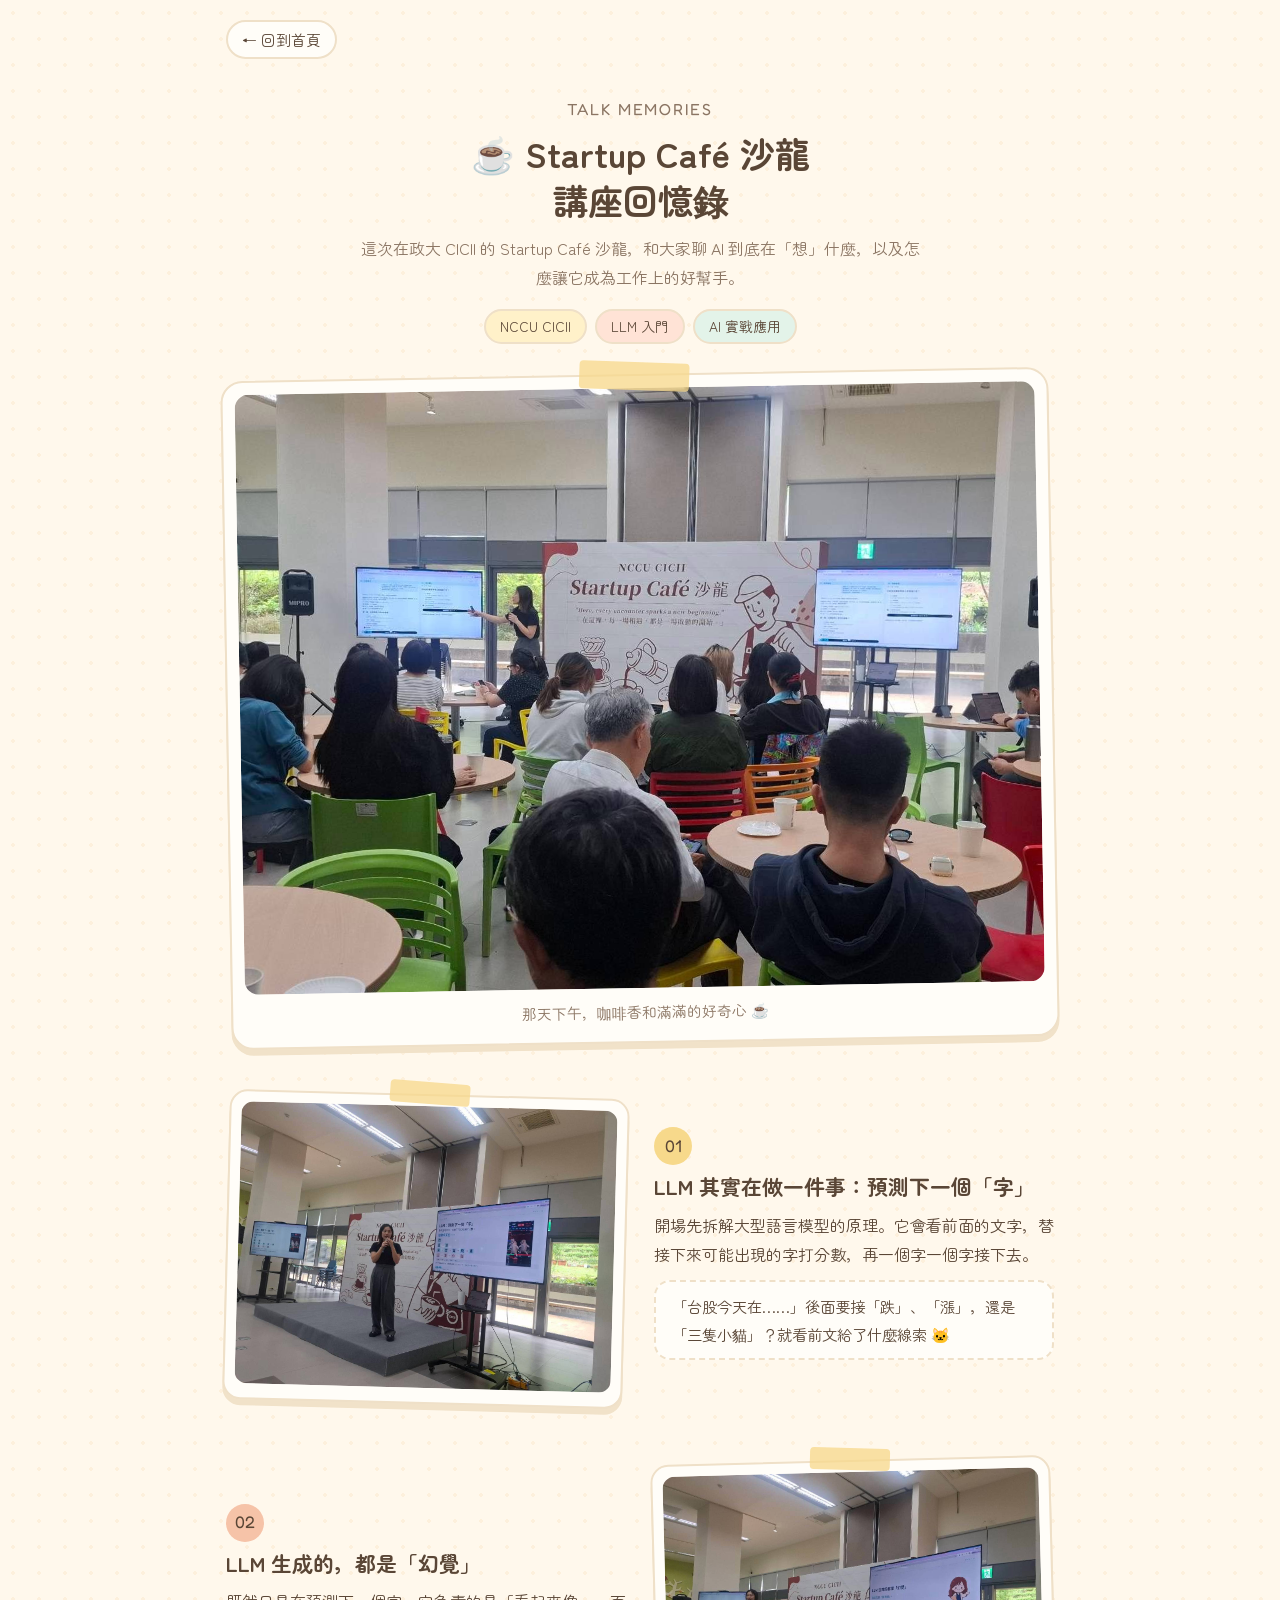
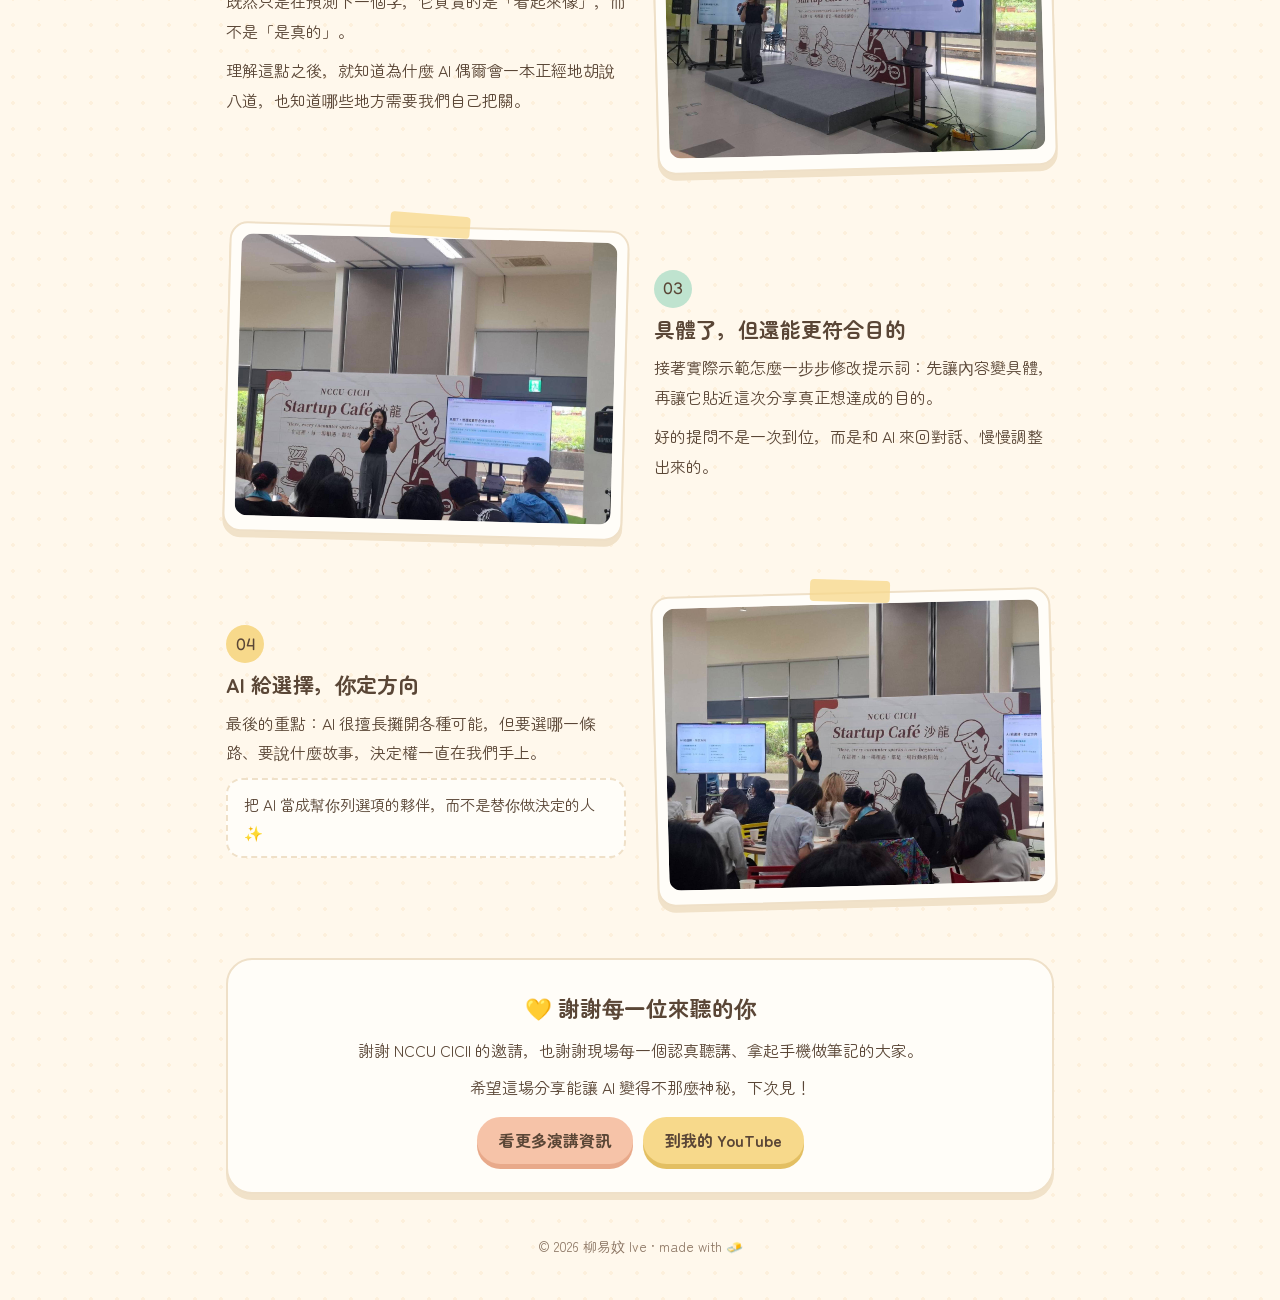
==== talk.html @ 868bbfbf "新增 Startup Café 沙龍講座回憶錄頁面 Co-Authored-By: Claude Opus 5.5 <noreply@anthropic.com> Claude-Session: ht" ====
<!doctype html>
<html lang="zh-Hant">
<head>
<meta charset="utf-8">
<meta name="viewport" content="width=device-width, initial-scale=1">
<title>Startup Café 講座回憶錄｜柳易妏 Ive</title>
<meta name="description" content="在政大 CICII Startup Café 沙龍分享 AI 與 LLM 的講座回憶。">
<link rel="preconnect" href="https://fonts.googleapis.com">
<link rel="preconnect" href="https://fonts.gstatic.com" crossorigin>
<link href="https://fonts.googleapis.com/css2?family=Zen+Maru+Gothic:wght@400;500;700&family=Fredoka:wght@500;600&display=swap" rel="stylesheet">
<style>
  :root{
    --cream:#fff8ec;--cream-2:#fdf0dc;--card:#fffdf8;--ink:#5a4636;--ink-soft:#8b7563;
    --butter:#f7d98b;--peach:#f6c3a8;--pink:#f4b6c2;--mint:#bfe3cf;--line:#efe0c8;
    --shadow:0 6px 0 #f1e2c9;
  }
  *{box-sizing:border-box}
  body{
    margin:0;background:var(--cream);color:var(--ink);
    font-family:"Zen Maru Gothic","PingFang TC","Noto Sans TC",sans-serif;line-height:1.85;
    background-image:radial-gradient(var(--cream-2) 2px,transparent 2px);background-size:26px 26px;
  }
  a{color:inherit}
  .wrap{max-width:860px;margin:0 auto;padding:0 16px}
  .back{display:inline-block;margin:20px 0 0;text-decoration:none;font-size:.92rem;padding:4px 14px;border-radius:999px;background:var(--card);border:2px solid var(--line)}
  .back:hover{background:var(--butter)}

  header{text-align:center;padding:36px 0 30px}
  .kicker{font-family:"Fredoka",sans-serif;letter-spacing:.12em;color:var(--ink-soft);margin:0}
  h1{font-size:2.2rem;margin:4px 0 10px;line-height:1.35}
  .sub{margin:0 auto;max-width:560px;color:var(--ink-soft)}
  .chips{display:flex;gap:8px;justify-content:center;flex-wrap:wrap;margin:16px 0 0;padding:0;list-style:none}
  .chips li{padding:3px 14px;border-radius:999px;font-size:.86rem;border:2px solid var(--line)}
  .chips li:nth-child(1){background:#fff1c9}.chips li:nth-child(2){background:#ffe3d6}.chips li:nth-child(3){background:#e3f3e9}

  .cover{
    position:relative;background:var(--card);padding:12px 12px 16px;border-radius:22px;
    border:2px solid var(--line);box-shadow:var(--shadow);transform:rotate(-1deg);margin:0 0 50px;
  }
  .cover img{width:100%;display:block;border-radius:14px;aspect-ratio:4/3;object-fit:cover}
  .cover figcaption{text-align:center;margin-top:10px;color:var(--ink-soft);font-size:.92rem}
  .tape{position:absolute;top:-14px;left:50%;width:110px;height:28px;transform:translateX(-50%) rotate(3deg);background:rgba(247,217,139,.75);border-radius:4px}

  .chapter{display:grid;grid-template-columns:1fr 1fr;gap:28px;align-items:center;margin:0 0 56px}
  .chapter:nth-of-type(even) .photo{order:2}
  .photo{
    position:relative;background:var(--card);padding:10px 10px 14px;border-radius:18px;
    border:2px solid var(--line);box-shadow:var(--shadow);margin:0;
  }
  .chapter:nth-of-type(odd) .photo{transform:rotate(1.5deg)}
  .chapter:nth-of-type(even) .photo{transform:rotate(-1.5deg)}
  .photo img{width:100%;display:block;border-radius:12px;aspect-ratio:4/3;object-fit:cover}
  .photo .tape{width:80px;height:22px}
  .num{font-family:"Fredoka",sans-serif;display:inline-grid;place-items:center;width:38px;height:38px;border-radius:50%;background:var(--butter);font-size:1.05rem;margin-bottom:6px}
  .chapter:nth-of-type(3n+2) .num{background:var(--peach)}
  .chapter:nth-of-type(3n) .num{background:var(--mint)}
  .chapter h2{margin:0 0 8px;font-size:1.3rem;line-height:1.5}
  .chapter p{margin:0 0 10px}
  .quote{margin:12px 0 0;padding:10px 16px;border-radius:16px;background:var(--card);border:2px dashed var(--line);font-size:.95rem}

  .thanks{
    text-align:center;background:var(--card);border:2px solid var(--line);border-radius:26px;
    padding:28px 22px;box-shadow:var(--shadow);margin:0 0 30px;
  }
  .thanks h2{margin:0 0 8px;font-size:1.35rem}
  .thanks p{margin:0 0 8px}
  .btns{display:flex;gap:10px;justify-content:center;flex-wrap:wrap;margin-top:14px}
  .btn{display:inline-block;padding:9px 22px;border-radius:999px;text-decoration:none;font-weight:700;background:var(--peach);box-shadow:0 5px 0 #e8a98a;transition:transform .15s,box-shadow .15s}
  .btn.alt{background:var(--butter);box-shadow:0 5px 0 #e3bf62}
  .btn:hover{transform:translateY(-2px)}
  footer{text-align:center;color:var(--ink-soft);font-size:.85rem;padding:10px 0 40px}

  @media (max-width:640px){
    h1{font-size:1.75rem}
    .chapter{grid-template-columns:1fr;gap:20px;margin-bottom:44px}
    .chapter:nth-of-type(even) .photo{order:0}
  }
</style>
</head>
<body>
<div class="wrap">
  <a class="back" href="index.html">← 回到首頁</a>

  <header>
    <p class="kicker">TALK MEMORIES</p>
    <h1>☕ Startup Café 沙龍<br>講座回憶錄</h1>
    <p class="sub">這次在政大 CICII 的 Startup Café 沙龍，和大家聊 AI 到底在「想」什麼，以及怎麼讓它成為工作上的好幫手。</p>
    <ul class="chips"><li>NCCU CICII</li><li>LLM 入門</li><li>AI 實戰應用</li></ul>
  </header>

  <figure class="cover">
    <span class="tape" aria-hidden="true"></span>
    <img src="images/talk/5.jpg" alt="Startup Café 沙龍現場，台下坐滿聽眾，易妏在台上指著螢幕講解">
    <figcaption>那天下午，咖啡香和滿滿的好奇心 ☕</figcaption>
  </figure>

  <section class="chapter">
    <figure class="photo">
      <span class="tape" aria-hidden="true"></span>
      <img src="images/talk/1.jpg" alt="易妏拿著麥克風，身後螢幕顯示「LLM：預測下一個字」">
    </figure>
    <div>
      <span class="num">01</span>
      <h2>LLM 其實在做一件事：預測下一個「字」</h2>
      <p>開場先拆解大型語言模型的原理。它會看前面的文字，替接下來可能出現的字打分數，再一個字一個字接下去。</p>
      <p class="quote">「台股今天在……」後面要接「跌」、「漲」，還是「三隻小貓」？就看前文給了什麼線索 🐱</p>
    </div>
  </section>

  <section class="chapter">
    <figure class="photo">
      <span class="tape" aria-hidden="true"></span>
      <img src="images/talk/2.jpg" alt="易妏站在台上微笑講解，螢幕寫著「LLM 生成的都是幻覺」">
    </figure>
    <div>
      <span class="num">02</span>
      <h2>LLM 生成的，都是「幻覺」</h2>
      <p>既然只是在預測下一個字，它負責的是「看起來像」，而不是「是真的」。</p>
      <p>理解這點之後，就知道為什麼 AI 偶爾會一本正經地胡說八道，也知道哪些地方需要我們自己把關。</p>
    </div>
  </section>

  <section class="chapter">
    <figure class="photo">
      <span class="tape" aria-hidden="true"></span>
      <img src="images/talk/3.jpg" alt="易妏站在 Startup Café 背板前比著手勢講解，螢幕顯示「具體了，但還能更符合分享目的」">
    </figure>
    <div>
      <span class="num">03</span>
      <h2>具體了，但還能更符合目的</h2>
      <p>接著實際示範怎麼一步步修改提示詞：先讓內容變具體，再讓它貼近這次分享真正想達成的目的。</p>
      <p>好的提問不是一次到位，而是和 AI 來回對話、慢慢調整出來的。</p>
    </div>
  </section>

  <section class="chapter">
    <figure class="photo">
      <span class="tape" aria-hidden="true"></span>
      <img src="images/talk/4.jpg" alt="易妏在台上和聽眾互動，螢幕顯示「AI 給選擇，你定方向」">
    </figure>
    <div>
      <span class="num">04</span>
      <h2>AI 給選擇，你定方向</h2>
      <p>最後的重點：AI 很擅長攤開各種可能，但要選哪一條路、要說什麼故事，決定權一直在我們手上。</p>
      <p class="quote">把 AI 當成幫你列選項的夥伴，而不是替你做決定的人 ✨</p>
    </div>
  </section>

  <section class="thanks">
    <h2>💛 謝謝每一位來聽的你</h2>
    <p>謝謝 NCCU CICII 的邀請，也謝謝現場每一個認真聽講、拿起手機做筆記的大家。</p>
    <p>希望這場分享能讓 AI 變得不那麼神秘，下次見！</p>
    <div class="btns">
      <a class="btn" href="https://www.facebook.com/share/p/1dYJreb9ud/" target="_blank" rel="noopener">看更多演講資訊</a>
      <a class="btn alt" href="https://www.youtube.com/@ive-diveai" target="_blank" rel="noopener">到我的 YouTube</a>
    </div>
  </section>
</div>
<footer>© 2026 柳易妏 Ive · made with 🧈</footer>
</body>
</html>
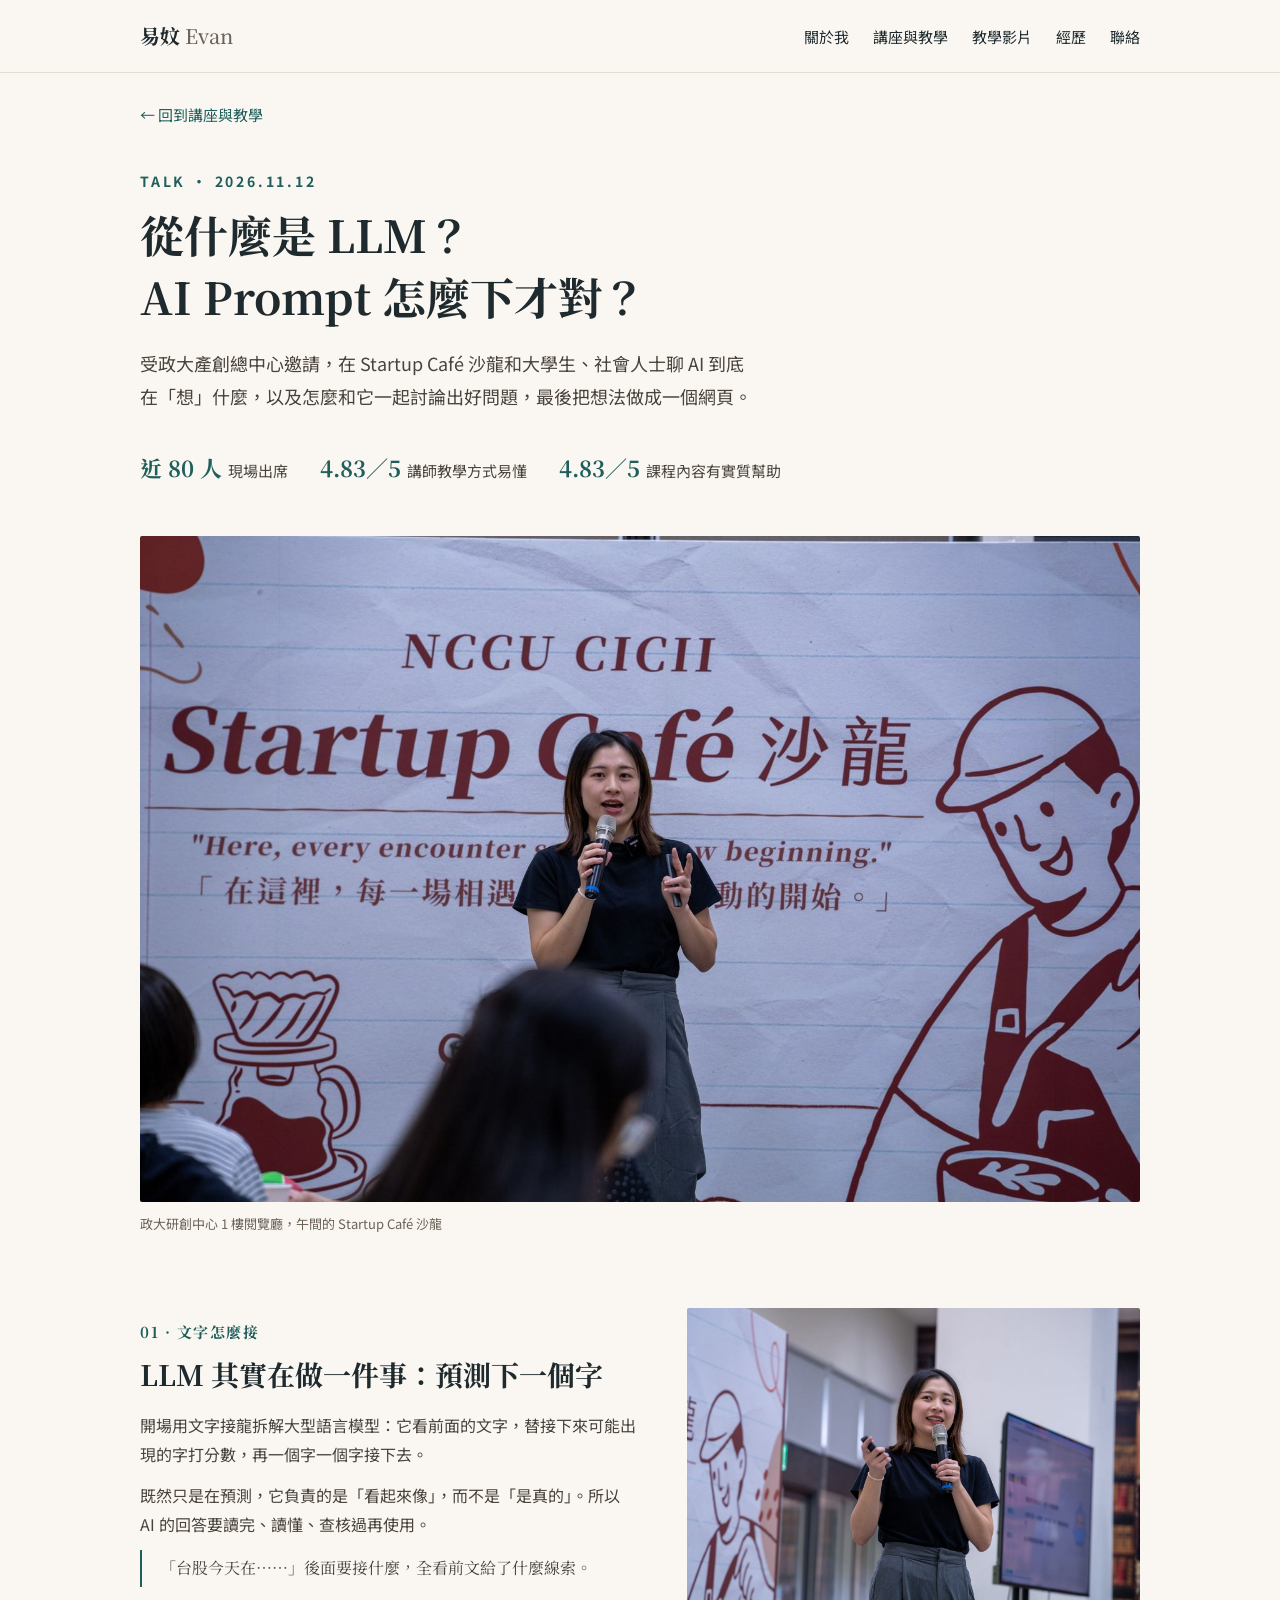
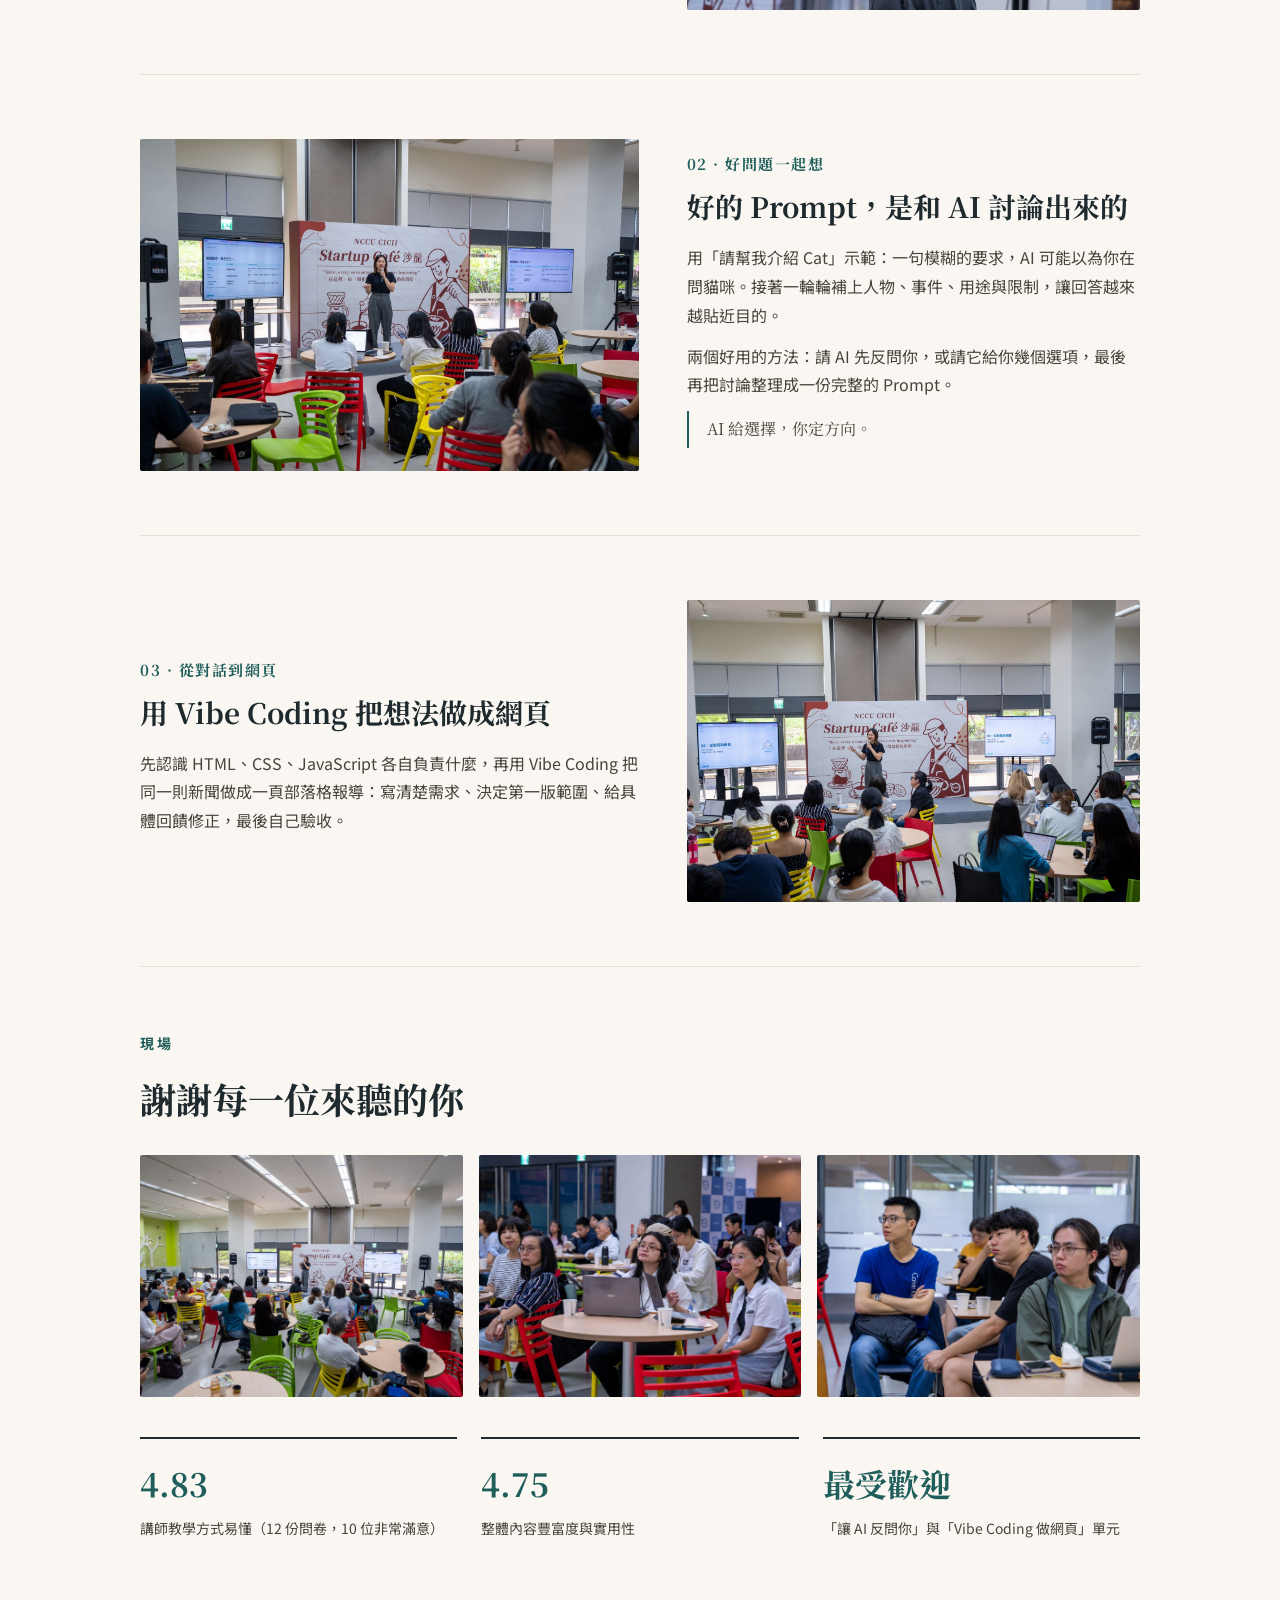
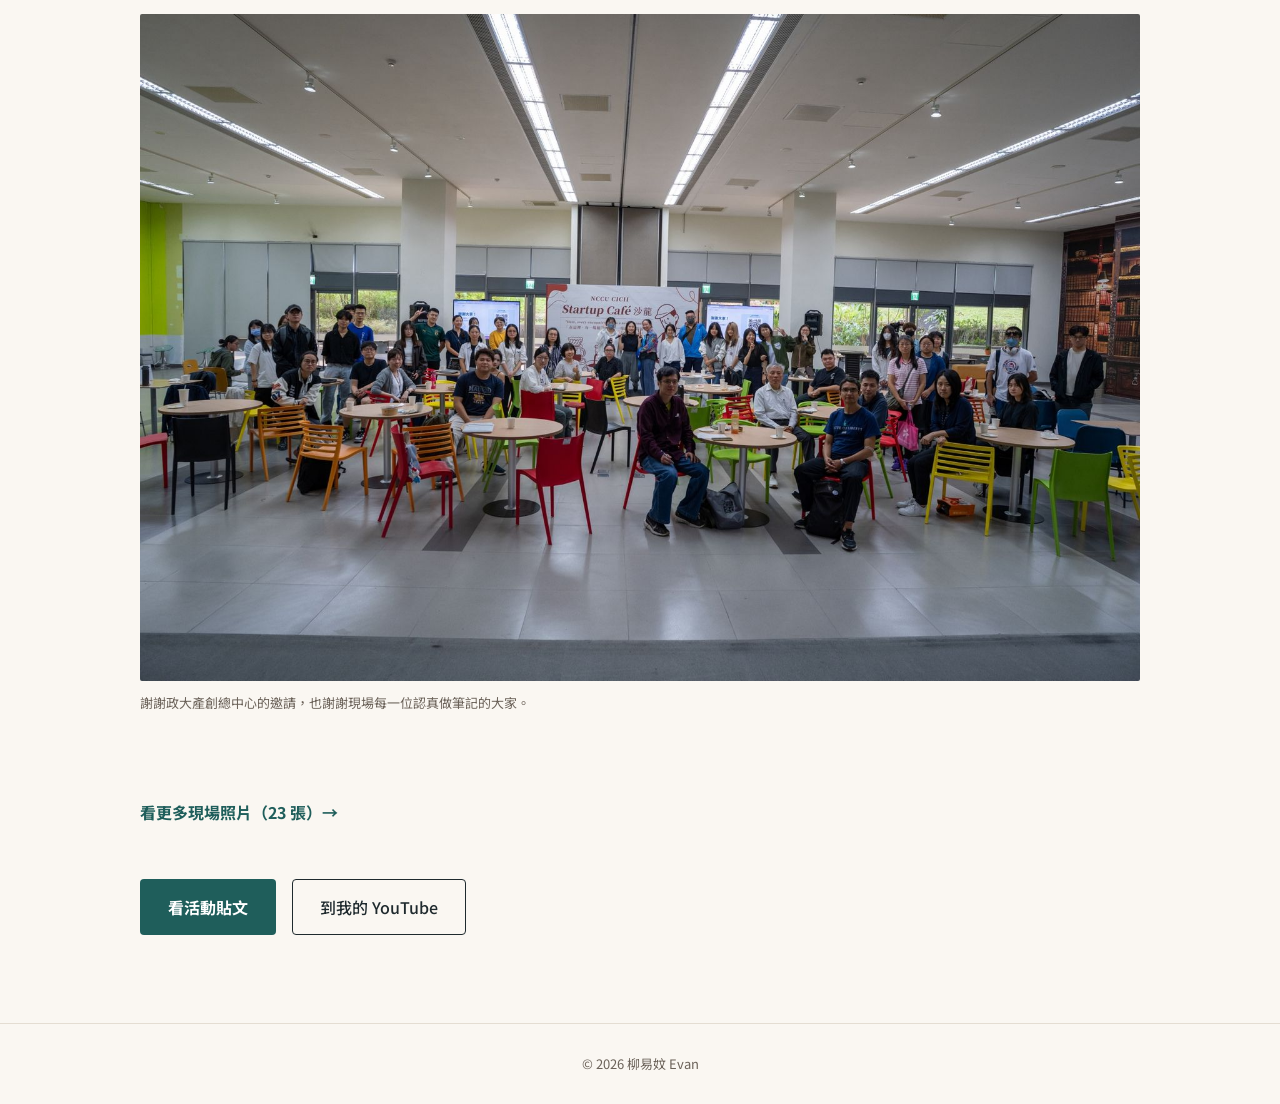
==== commit e31b2e71: "改版：風格 A、AI 教育講師定位、政大講座頁與照片 - 首頁改為溫潤編輯風（style.css 共用樣式），更新大頭照與經歷 - 講座頁改寫為三段式故事，加入 8 張精選照片與 23 張延遲載入相簿" ====
--- a/talk.html
+++ b/talk.html
@@ -3,159 +3,134 @@
 <head>
 <meta charset="utf-8">
 <meta name="viewport" content="width=device-width, initial-scale=1">
-<title>Startup Café 講座回憶錄｜柳易妏 Ive</title>
-<meta name="description" content="在政大 CICII Startup Café 沙龍分享 AI 與 LLM 的講座回憶。">
+<title>Startup Café 沙龍講座回憶｜易妏 Evan</title>
+<meta name="description" content="易妏 Evan 在政大產創總中心 Startup Café 沙龍主講「從什麼是 LLM？AI Prompt 怎麼下才對？」的講座回憶。">
 <link rel="preconnect" href="https://fonts.googleapis.com">
 <link rel="preconnect" href="https://fonts.gstatic.com" crossorigin>
-<link href="https://fonts.googleapis.com/css2?family=Zen+Maru+Gothic:wght@400;500;700&family=Fredoka:wght@500;600&display=swap" rel="stylesheet">
-<style>
-  :root{
-    --cream:#fff8ec;--cream-2:#fdf0dc;--card:#fffdf8;--ink:#5a4636;--ink-soft:#8b7563;
-    --butter:#f7d98b;--peach:#f6c3a8;--pink:#f4b6c2;--mint:#bfe3cf;--line:#efe0c8;
-    --shadow:0 6px 0 #f1e2c9;
-  }
-  *{box-sizing:border-box}
-  body{
-    margin:0;background:var(--cream);color:var(--ink);
-    font-family:"Zen Maru Gothic","PingFang TC","Noto Sans TC",sans-serif;line-height:1.85;
-    background-image:radial-gradient(var(--cream-2) 2px,transparent 2px);background-size:26px 26px;
-  }
-  a{color:inherit}
-  .wrap{max-width:860px;margin:0 auto;padding:0 16px}
-  .back{display:inline-block;margin:20px 0 0;text-decoration:none;font-size:.92rem;padding:4px 14px;border-radius:999px;background:var(--card);border:2px solid var(--line)}
-  .back:hover{background:var(--butter)}
-
-  header{text-align:center;padding:36px 0 30px}
-  .kicker{font-family:"Fredoka",sans-serif;letter-spacing:.12em;color:var(--ink-soft);margin:0}
-  h1{font-size:2.2rem;margin:4px 0 10px;line-height:1.35}
-  .sub{margin:0 auto;max-width:560px;color:var(--ink-soft)}
-  .chips{display:flex;gap:8px;justify-content:center;flex-wrap:wrap;margin:16px 0 0;padding:0;list-style:none}
-  .chips li{padding:3px 14px;border-radius:999px;font-size:.86rem;border:2px solid var(--line)}
-  .chips li:nth-child(1){background:#fff1c9}.chips li:nth-child(2){background:#ffe3d6}.chips li:nth-child(3){background:#e3f3e9}
-
-  .cover{
-    position:relative;background:var(--card);padding:12px 12px 16px;border-radius:22px;
-    border:2px solid var(--line);box-shadow:var(--shadow);transform:rotate(-1deg);margin:0 0 50px;
-  }
-  .cover img{width:100%;display:block;border-radius:14px;aspect-ratio:4/3;object-fit:cover}
-  .cover figcaption{text-align:center;margin-top:10px;color:var(--ink-soft);font-size:.92rem}
-  .tape{position:absolute;top:-14px;left:50%;width:110px;height:28px;transform:translateX(-50%) rotate(3deg);background:rgba(247,217,139,.75);border-radius:4px}
-
-  .chapter{display:grid;grid-template-columns:1fr 1fr;gap:28px;align-items:center;margin:0 0 56px}
-  .chapter:nth-of-type(even) .photo{order:2}
-  .photo{
-    position:relative;background:var(--card);padding:10px 10px 14px;border-radius:18px;
-    border:2px solid var(--line);box-shadow:var(--shadow);margin:0;
-  }
-  .chapter:nth-of-type(odd) .photo{transform:rotate(1.5deg)}
-  .chapter:nth-of-type(even) .photo{transform:rotate(-1.5deg)}
-  .photo img{width:100%;display:block;border-radius:12px;aspect-ratio:4/3;object-fit:cover}
-  .photo .tape{width:80px;height:22px}
-  .num{font-family:"Fredoka",sans-serif;display:inline-grid;place-items:center;width:38px;height:38px;border-radius:50%;background:var(--butter);font-size:1.05rem;margin-bottom:6px}
-  .chapter:nth-of-type(3n+2) .num{background:var(--peach)}
-  .chapter:nth-of-type(3n) .num{background:var(--mint)}
-  .chapter h2{margin:0 0 8px;font-size:1.3rem;line-height:1.5}
-  .chapter p{margin:0 0 10px}
-  .quote{margin:12px 0 0;padding:10px 16px;border-radius:16px;background:var(--card);border:2px dashed var(--line);font-size:.95rem}
-
-  .thanks{
-    text-align:center;background:var(--card);border:2px solid var(--line);border-radius:26px;
-    padding:28px 22px;box-shadow:var(--shadow);margin:0 0 30px;
-  }
-  .thanks h2{margin:0 0 8px;font-size:1.35rem}
-  .thanks p{margin:0 0 8px}
-  .btns{display:flex;gap:10px;justify-content:center;flex-wrap:wrap;margin-top:14px}
-  .btn{display:inline-block;padding:9px 22px;border-radius:999px;text-decoration:none;font-weight:700;background:var(--peach);box-shadow:0 5px 0 #e8a98a;transition:transform .15s,box-shadow .15s}
-  .btn.alt{background:var(--butter);box-shadow:0 5px 0 #e3bf62}
-  .btn:hover{transform:translateY(-2px)}
-  footer{text-align:center;color:var(--ink-soft);font-size:.85rem;padding:10px 0 40px}
-
-  @media (max-width:640px){
-    h1{font-size:1.75rem}
-    .chapter{grid-template-columns:1fr;gap:20px;margin-bottom:44px}
-    .chapter:nth-of-type(even) .photo{order:0}
-  }
-</style>
+<link href="https://fonts.googleapis.com/css2?family=Noto+Serif+TC:wght@500;700&family=Noto+Sans+TC:wght@400;500;700&display=swap" rel="stylesheet">
+<link rel="stylesheet" href="style.css">
 </head>
 <body>
-<div class="wrap">
-  <a class="back" href="index.html">← 回到首頁</a>
 
-  <header>
-    <p class="kicker">TALK MEMORIES</p>
-    <h1>☕ Startup Café 沙龍<br>講座回憶錄</h1>
-    <p class="sub">這次在政大 CICII 的 Startup Café 沙龍，和大家聊 AI 到底在「想」什麼，以及怎麼讓它成為工作上的好幫手。</p>
-    <ul class="chips"><li>NCCU CICII</li><li>LLM 入門</li><li>AI 實戰應用</li></ul>
-  </header>
+<header class="site-head">
+  <div class="wrap head-row">
+    <a class="brand" href="index.html">易妏 <span>Evan</span></a>
+    <nav class="nav" aria-label="主選單">
+      <a href="index.html#about">關於我</a>
+      <a href="index.html#talks">講座與教學</a>
+      <a href="index.html#videos">教學影片</a>
+      <a href="index.html#work">經歷</a>
+      <a href="index.html#contact">聯絡</a>
+    </nav>
+  </div>
+</header>
+
+<main class="wrap">
+  <a class="back" href="index.html#talks">← 回到講座與教學</a>
+
+  <section class="page-head">
+    <p class="eyebrow">TALK · 2026.11.12</p>
+    <h1>從什麼是 LLM？<br>AI Prompt 怎麼下才對？</h1>
+    <p class="lead">受政大產創總中心邀請，在 Startup Café 沙龍和大學生、社會人士聊 AI 到底在「想」什麼，以及怎麼和它一起討論出好問題，最後把想法做成一個網頁。</p>
+    <ul class="facts">
+      <li><b>近 80 人</b>現場出席</li>
+      <li><b>4.83／5</b>講師教學方式易懂</li>
+      <li><b>4.83／5</b>課程內容有實質幫助</li>
+    </ul>
+  </section>
 
   <figure class="cover">
-    <span class="tape" aria-hidden="true"></span>
-    <img src="images/talk/5.jpg" alt="Startup Café 沙龍現場，台下坐滿聽眾，易妏在台上指著螢幕講解">
-    <figcaption>那天下午，咖啡香和滿滿的好奇心 ☕</figcaption>
+    <img src="images/nccu-1112/1.jpg" alt="易妏在 Startup Café 沙龍背板前拿著麥克風演講" width="1600" height="1066">
+    <figcaption>政大研創中心 1 樓閱覽廳，午間的 Startup Café 沙龍</figcaption>
   </figure>
 
   <section class="chapter">
-    <figure class="photo">
-      <span class="tape" aria-hidden="true"></span>
-      <img src="images/talk/1.jpg" alt="易妏拿著麥克風，身後螢幕顯示「LLM：預測下一個字」">
-    </figure>
+    <figure><img src="images/nccu-1112/10.jpg" alt="易妏拿著麥克風微笑講解" width="1600" height="1066" loading="lazy"></figure>
     <div>
-      <span class="num">01</span>
-      <h2>LLM 其實在做一件事：預測下一個「字」</h2>
-      <p>開場先拆解大型語言模型的原理。它會看前面的文字，替接下來可能出現的字打分數，再一個字一個字接下去。</p>
-      <p class="quote">「台股今天在……」後面要接「跌」、「漲」，還是「三隻小貓」？就看前文給了什麼線索 🐱</p>
+      <p class="no">01 · 文字怎麼接</p>
+      <h2>LLM 其實在做一件事：預測下一個字</h2>
+      <p>開場用文字接龍拆解大型語言模型：它看前面的文字，替接下來可能出現的字打分數，再一個字一個字接下去。</p>
+      <p>既然只是在預測，它負責的是「看起來像」，而不是「是真的」。所以 AI 的回答要讀完、讀懂、查核過再使用。</p>
+      <p class="pull">「台股今天在……」後面要接什麼，全看前文給了什麼線索。</p>
     </div>
   </section>
 
   <section class="chapter">
-    <figure class="photo">
-      <span class="tape" aria-hidden="true"></span>
-      <img src="images/talk/2.jpg" alt="易妏站在台上微笑講解，螢幕寫著「LLM 生成的都是幻覺」">
-    </figure>
+    <figure><img src="images/nccu-1112/19.jpg" alt="易妏站在台上講解，兩側螢幕顯示 Prompt 範例" width="1600" height="1066" loading="lazy"></figure>
     <div>
-      <span class="num">02</span>
-      <h2>LLM 生成的，都是「幻覺」</h2>
-      <p>既然只是在預測下一個字，它負責的是「看起來像」，而不是「是真的」。</p>
-      <p>理解這點之後，就知道為什麼 AI 偶爾會一本正經地胡說八道，也知道哪些地方需要我們自己把關。</p>
+      <p class="no">02 · 好問題一起想</p>
+      <h2>好的 Prompt，是和 AI 討論出來的</h2>
+      <p>用「請幫我介紹 Cat」示範：一句模糊的要求，AI 可能以為你在問貓咪。接著一輪輪補上人物、事件、用途與限制，讓回答越來越貼近目的。</p>
+      <p>兩個好用的方法：請 AI 先反問你，或請它給你幾個選項，最後再把討論整理成一份完整的 Prompt。</p>
+      <p class="pull">AI 給選擇，你定方向。</p>
     </div>
   </section>
 
   <section class="chapter">
-    <figure class="photo">
-      <span class="tape" aria-hidden="true"></span>
-      <img src="images/talk/3.jpg" alt="易妏站在 Startup Café 背板前比著手勢講解，螢幕顯示「具體了，但還能更符合分享目的」">
-    </figure>
+    <figure><img src="images/nccu-1112/14.jpg" alt="講座全景，螢幕顯示「03 從對話到網頁」" width="1600" height="1066" loading="lazy"></figure>
     <div>
-      <span class="num">03</span>
-      <h2>具體了，但還能更符合目的</h2>
-      <p>接著實際示範怎麼一步步修改提示詞：先讓內容變具體，再讓它貼近這次分享真正想達成的目的。</p>
-      <p>好的提問不是一次到位，而是和 AI 來回對話、慢慢調整出來的。</p>
+      <p class="no">03 · 從對話到網頁</p>
+      <h2>用 Vibe Coding 把想法做成網頁</h2>
+      <p>先認識 HTML、CSS、JavaScript 各自負責什麼，再用 Vibe Coding 把同一則新聞做成一頁部落格報導：寫清楚需求、決定第一版範圍、給具體回饋修正，最後自己驗收。</p>
     </div>
   </section>
 
-  <section class="chapter">
-    <figure class="photo">
-      <span class="tape" aria-hidden="true"></span>
-      <img src="images/talk/4.jpg" alt="易妏在台上和聽眾互動，螢幕顯示「AI 給選擇，你定方向」">
-    </figure>
-    <div>
-      <span class="num">04</span>
-      <h2>AI 給選擇，你定方向</h2>
-      <p>最後的重點：AI 很擅長攤開各種可能，但要選哪一條路、要說什麼故事，決定權一直在我們手上。</p>
-      <p class="quote">把 AI 當成幫你列選項的夥伴，而不是替你做決定的人 ✨</p>
+  <section style="margin-bottom:72px">
+    <p class="eyebrow">現場</p>
+    <h2 style="margin-bottom:24px">謝謝每一位來聽的你</h2>
+    <div class="trio">
+      <img src="images/nccu-1112/23.jpg" alt="講座現場全景，台下坐滿聽眾" width="1600" height="1066" loading="lazy">
+      <img src="images/nccu-1112/2.jpg" alt="聽眾打開筆電專心聽講" width="1600" height="1066" loading="lazy">
+      <img src="images/nccu-1112/4.jpg" alt="年輕聽眾認真聆聽" width="1600" height="1066" loading="lazy">
+    </div>
+    <div class="feedback">
+      <div><b>4.83</b><span>講師教學方式易懂（12 份問卷，10 位非常滿意）</span></div>
+      <div><b>4.75</b><span>整體內容豐富度與實用性</span></div>
+      <div><b>最受歡迎</b><span>「讓 AI 反問你」與「Vibe Coding 做網頁」單元</span></div>
     </div>
   </section>
 
-  <section class="thanks">
-    <h2>💛 謝謝每一位來聽的你</h2>
-    <p>謝謝 NCCU CICII 的邀請，也謝謝現場每一個認真聽講、拿起手機做筆記的大家。</p>
-    <p>希望這場分享能讓 AI 變得不那麼神秘，下次見！</p>
-    <div class="btns">
-      <a class="btn" href="https://www.facebook.com/share/p/1dYJreb9ud/" target="_blank" rel="noopener">看更多演講資訊</a>
-      <a class="btn alt" href="https://www.youtube.com/@ive-diveai" target="_blank" rel="noopener">到我的 YouTube</a>
+  <figure class="cover">
+    <img src="images/nccu-1112/29.jpg" alt="講座結束後與現場聽眾的大合照" width="1600" height="1066" loading="lazy">
+    <figcaption>謝謝政大產創總中心的邀請，也謝謝現場每一位認真做筆記的大家。</figcaption>
+  </figure>
+
+  <section style="margin-bottom:88px">
+    <details class="more">
+      <summary>看更多現場照片（23 張）→</summary>
+      <div class="gallery">
+        <a href="images/nccu-1112/3.jpg" target="_blank" rel="noopener"><img src="images/nccu-1112/thumb/3.jpg" alt="Startup Café 沙龍現場照片 3" width="640" height="426" loading="lazy" decoding="async"></a>
+        <a href="images/nccu-1112/5.jpg" target="_blank" rel="noopener"><img src="images/nccu-1112/thumb/5.jpg" alt="Startup Café 沙龍現場照片 5" width="640" height="426" loading="lazy" decoding="async"></a>
+        <a href="images/nccu-1112/6.jpg" target="_blank" rel="noopener"><img src="images/nccu-1112/thumb/6.jpg" alt="Startup Café 沙龍現場照片 6" width="640" height="426" loading="lazy" decoding="async"></a>
+        <a href="images/nccu-1112/7.jpg" target="_blank" rel="noopener"><img src="images/nccu-1112/thumb/7.jpg" alt="Startup Café 沙龍現場照片 7" width="640" height="426" loading="lazy" decoding="async"></a>
+        <a href="images/nccu-1112/8.jpg" target="_blank" rel="noopener"><img src="images/nccu-1112/thumb/8.jpg" alt="Startup Café 沙龍現場照片 8" width="640" height="426" loading="lazy" decoding="async"></a>
+        <a href="images/nccu-1112/9.jpg" target="_blank" rel="noopener"><img src="images/nccu-1112/thumb/9.jpg" alt="Startup Café 沙龍現場照片 9" width="640" height="426" loading="lazy" decoding="async"></a>
+        <a href="images/nccu-1112/11.jpg" target="_blank" rel="noopener"><img src="images/nccu-1112/thumb/11.jpg" alt="Startup Café 沙龍現場照片 11" width="640" height="426" loading="lazy" decoding="async"></a>
+        <a href="images/nccu-1112/12.jpg" target="_blank" rel="noopener"><img src="images/nccu-1112/thumb/12.jpg" alt="Startup Café 沙龍現場照片 12" width="640" height="426" loading="lazy" decoding="async"></a>
+        <a href="images/nccu-1112/13.jpg" target="_blank" rel="noopener"><img src="images/nccu-1112/thumb/13.jpg" alt="Startup Café 沙龍現場照片 13" width="640" height="426" loading="lazy" decoding="async"></a>
+        <a href="images/nccu-1112/15.jpg" target="_blank" rel="noopener"><img src="images/nccu-1112/thumb/15.jpg" alt="Startup Café 沙龍現場照片 15" width="640" height="426" loading="lazy" decoding="async"></a>
+        <a href="images/nccu-1112/16.jpg" target="_blank" rel="noopener"><img src="images/nccu-1112/thumb/16.jpg" alt="Startup Café 沙龍現場照片 16" width="640" height="426" loading="lazy" decoding="async"></a>
+        <a href="images/nccu-1112/17.jpg" target="_blank" rel="noopener"><img src="images/nccu-1112/thumb/17.jpg" alt="Startup Café 沙龍現場照片 17" width="640" height="426" loading="lazy" decoding="async"></a>
+        <a href="images/nccu-1112/18.jpg" target="_blank" rel="noopener"><img src="images/nccu-1112/thumb/18.jpg" alt="Startup Café 沙龍現場照片 18" width="640" height="426" loading="lazy" decoding="async"></a>
+        <a href="images/nccu-1112/20.jpg" target="_blank" rel="noopener"><img src="images/nccu-1112/thumb/20.jpg" alt="Startup Café 沙龍現場照片 20" width="640" height="426" loading="lazy" decoding="async"></a>
+        <a href="images/nccu-1112/21.jpg" target="_blank" rel="noopener"><img src="images/nccu-1112/thumb/21.jpg" alt="Startup Café 沙龍現場照片 21" width="640" height="426" loading="lazy" decoding="async"></a>
+        <a href="images/nccu-1112/22.jpg" target="_blank" rel="noopener"><img src="images/nccu-1112/thumb/22.jpg" alt="Startup Café 沙龍現場照片 22" width="640" height="426" loading="lazy" decoding="async"></a>
+        <a href="images/nccu-1112/24.jpg" target="_blank" rel="noopener"><img src="images/nccu-1112/thumb/24.jpg" alt="Startup Café 沙龍現場照片 24" width="640" height="426" loading="lazy" decoding="async"></a>
+        <a href="images/nccu-1112/25.jpg" target="_blank" rel="noopener"><img src="images/nccu-1112/thumb/25.jpg" alt="Startup Café 沙龍現場照片 25" width="640" height="426" loading="lazy" decoding="async"></a>
+        <a href="images/nccu-1112/26.jpg" target="_blank" rel="noopener"><img src="images/nccu-1112/thumb/26.jpg" alt="Startup Café 沙龍現場照片 26" width="640" height="426" loading="lazy" decoding="async"></a>
+        <a href="images/nccu-1112/27.jpg" target="_blank" rel="noopener"><img src="images/nccu-1112/thumb/27.jpg" alt="Startup Café 沙龍現場照片 27" width="640" height="426" loading="lazy" decoding="async"></a>
+        <a href="images/nccu-1112/28.jpg" target="_blank" rel="noopener"><img src="images/nccu-1112/thumb/28.jpg" alt="Startup Café 沙龍現場照片 28" width="640" height="426" loading="lazy" decoding="async"></a>
+        <a href="images/nccu-1112/30.jpg" target="_blank" rel="noopener"><img src="images/nccu-1112/thumb/30.jpg" alt="Startup Café 沙龍現場照片 30" width="640" height="426" loading="lazy" decoding="async"></a>
+        <a href="images/nccu-1112/31.jpg" target="_blank" rel="noopener"><img src="images/nccu-1112/thumb/31.jpg" alt="Startup Café 沙龍現場照片 31" width="640" height="426" loading="lazy" decoding="async"></a>
+      </div>
+    </details>
+    <div class="btns" style="margin-top:40px">
+      <a class="btn" href="https://www.facebook.com/share/p/1A8pG3zWdQ/" target="_blank" rel="noopener">看活動貼文</a>
+      <a class="btn ghost" href="https://www.youtube.com/@ive-diveai" target="_blank" rel="noopener">到我的 YouTube</a>
     </div>
   </section>
-</div>
-<footer>© 2026 柳易妏 Ive · made with 🧈</footer>
+</main>
+
+<footer class="site-foot">© 2026 柳易妏 Evan</footer>
 </body>
 </html>
--- a/style.css
+++ b/style.css
@@ -0,0 +1,146 @@
+:root{
+  --bg:#FAF7F2;
+  --band:#F3EEE6;
+  --ink:#1F2A2E;
+  --body:#4A433C;
+  --muted:#6B6259;
+  --line:#E4DDD2;
+  --accent:#1F5E5B;
+  --accent-dark:#123F3D;
+  --tint:#E7EFEC;
+  --serif:"Noto Serif TC",serif;
+}
+*{box-sizing:border-box}
+html{scroll-behavior:smooth}
+body{margin:0;background:var(--bg);color:var(--ink);font-family:"Noto Sans TC","PingFang TC",sans-serif;line-height:1.8;font-size:16px}
+img{max-width:100%;height:auto}
+a{color:var(--accent)}a:hover{color:var(--accent-dark)}
+h1,h2,h3{font-family:var(--serif);font-weight:700;margin:0}
+.wrap{max-width:1080px;margin:0 auto;padding:0 40px}
+.section{padding-top:96px;padding-bottom:88px}
+.center{text-align:center}
+.band{background:var(--band);border-top:1px solid var(--line);border-bottom:1px solid var(--line)}
+.eyebrow{margin:0 0 10px;font-size:14px;letter-spacing:.2em;color:var(--accent);font-weight:700}
+.meta{margin:0 0 8px;font-size:14px;color:var(--muted)}
+.lead{font-size:18px;color:var(--body);margin:0 0 36px;max-width:34em}
+.lead.narrow{margin:16px auto 32px;max-width:32em}
+h2{font-size:36px;margin-bottom:48px}
+.center h2{margin-bottom:0}
+
+/* header */
+.site-head{border-bottom:1px solid var(--line);background:rgba(250,247,242,.94);position:sticky;top:0;z-index:5;backdrop-filter:blur(6px)}
+.head-row{display:flex;justify-content:space-between;align-items:center;gap:16px;flex-wrap:wrap;padding-top:18px;padding-bottom:18px}
+.brand{font-family:var(--serif);font-weight:700;font-size:20px;text-decoration:none;color:var(--ink)}
+.brand span{font-weight:500;color:var(--muted)}
+.nav{display:flex;gap:24px;flex-wrap:wrap;font-size:15px}
+.nav a{text-decoration:none;color:var(--ink)}
+.nav a:hover{color:var(--accent)}
+section{scroll-margin-top:72px}
+
+/* hero */
+.hero{display:grid;grid-template-columns:minmax(0,1.4fr) minmax(0,1fr);gap:64px;align-items:center;padding-top:88px;padding-bottom:88px}
+.hero h1{font-size:50px;line-height:1.35;margin-bottom:24px}
+.portrait{margin:0}
+.portrait img{width:100%;aspect-ratio:4/5;object-fit:cover;display:block;border-radius:2px}
+.portrait figcaption{margin-top:12px;font-size:13px;color:var(--muted)}
+.btns{display:flex;gap:16px;flex-wrap:wrap}
+.btn{display:inline-block;padding:14px 28px;background:var(--accent);color:#fff;text-decoration:none;font-weight:700;border-radius:4px}
+.btn:hover{background:var(--accent-dark);color:#fff}
+.btn.ghost{background:transparent;color:var(--ink);border:1px solid var(--ink);padding:13px 27px;font-weight:500}
+.btn.ghost:hover{background:var(--ink);color:#fff}
+
+/* stats */
+.stats{display:grid;grid-template-columns:repeat(4,minmax(0,1fr));padding-top:40px;padding-bottom:40px}
+.stat{padding:8px 24px;border-right:1px solid #DDD4C7}
+.stat:first-child{padding-left:0}
+.stat:last-child{border-right:0;padding-right:0}
+.stat .num{margin:0;font-family:var(--serif);font-size:38px;font-weight:700;color:var(--accent);line-height:1.5}
+.stat .num small{font-size:20px;font-weight:500}
+.stat p{margin:0;font-size:14px;color:var(--body)}
+
+/* talks */
+.talk{display:grid;grid-template-columns:minmax(0,1fr) minmax(0,1.3fr);gap:40px;align-items:start;padding:0 0 56px;margin-bottom:56px;border-bottom:1px solid var(--line)}
+.talk:last-child{border-bottom:0;margin-bottom:0;padding-bottom:0}
+.talk img{width:100%;aspect-ratio:4/3;object-fit:cover;display:block;border-radius:2px}
+.talk h3{font-size:26px;line-height:1.5;margin-bottom:16px}
+.talk p{color:var(--body);margin:0 0 16px}
+.talk p.meta{color:var(--muted)}
+.quote-card{aspect-ratio:4/3;background:var(--tint);border-radius:2px;display:flex;align-items:flex-end;padding:32px}
+.quote-card p{margin:0;font-family:var(--serif);font-size:28px;line-height:1.4;color:var(--accent);font-weight:700}
+
+/* videos */
+.section-head{display:flex;justify-content:space-between;align-items:flex-end;gap:16px;flex-wrap:wrap;margin-bottom:40px}
+.section-head h2{margin-bottom:0}
+.vids{display:grid;grid-template-columns:repeat(3,minmax(0,1fr));gap:32px}
+.vid{display:block;text-decoration:none;color:var(--ink);border-top:2px solid var(--ink);padding-top:20px}
+.vid h3{font-size:20px;line-height:1.55}
+.vid:hover h3{color:var(--accent)}
+
+/* timeline */
+.timeline{list-style:none;margin:0;padding:0}
+.timeline>li{display:grid;grid-template-columns:160px minmax(0,1fr);gap:24px;padding:28px 0;border-top:1px solid var(--line)}
+.timeline>li:last-child{border-bottom:1px solid var(--line)}
+.timeline .meta{padding-top:4px}
+.timeline h3{font-size:20px;line-height:1.5;margin-bottom:8px}
+.timeline h3+h3{margin-top:16px}
+.timeline ul{margin:0;padding-left:1.2em;color:var(--body)}
+.timeline ul li{margin:2px 0}
+.edu{margin:28px 0 0;color:var(--body)}
+
+/* contact */
+#contact .section{padding-top:88px;padding-bottom:88px}
+.socials{display:flex;gap:24px;justify-content:center;flex-wrap:wrap;margin:32px 0 0;font-size:15px}
+
+.site-foot{border-top:1px solid var(--line);padding:28px 20px;text-align:center;font-size:13px;color:var(--muted)}
+
+/* talk page */
+.back{display:inline-block;margin-top:28px;font-size:15px;text-decoration:none}
+.page-head{padding-top:40px;padding-bottom:48px}
+.page-head h1{font-size:44px;line-height:1.4;margin-bottom:20px}
+.facts{display:flex;gap:32px;flex-wrap:wrap;margin:24px 0 0;padding:0;list-style:none;color:var(--body);font-size:15px}
+.facts b{font-family:var(--serif);font-size:22px;color:var(--accent);margin-right:6px}
+.cover{margin:0 0 72px}
+.cover img{width:100%;aspect-ratio:3/2;object-fit:cover;display:block;border-radius:2px}
+.cover figcaption,.chapter figcaption{margin-top:10px;font-size:13px;color:var(--muted)}
+.chapter{display:grid;grid-template-columns:minmax(0,1.1fr) minmax(0,1fr);gap:48px;align-items:center;padding:0 0 64px;margin-bottom:64px;border-bottom:1px solid var(--line)}
+.chapter:nth-of-type(even) figure{order:2}
+.chapter figure{margin:0}
+.chapter img{width:100%;aspect-ratio:3/2;object-fit:cover;display:block;border-radius:2px}
+.chapter .no{font-family:var(--serif);font-size:15px;color:var(--accent);font-weight:700;letter-spacing:.1em;margin:0 0 8px}
+.chapter h2{font-size:28px;line-height:1.5;margin-bottom:16px}
+.chapter p{margin:0 0 12px;color:var(--body)}
+.pull{margin:16px 0 0;padding:4px 0 4px 18px;border-left:2px solid var(--accent);font-family:var(--serif);color:var(--ink)}
+.trio{display:grid;grid-template-columns:repeat(3,minmax(0,1fr));gap:16px;margin:0}
+.trio img{width:100%;aspect-ratio:4/3;object-fit:cover;display:block;border-radius:2px}
+.feedback{display:grid;grid-template-columns:repeat(3,minmax(0,1fr));gap:24px;margin-top:40px}
+.feedback div{border-top:2px solid var(--ink);padding-top:16px}
+.feedback b{display:block;font-family:var(--serif);font-size:32px;color:var(--accent)}
+.feedback span{font-size:14px;color:var(--body)}
+.gallery{display:grid;grid-template-columns:repeat(4,minmax(0,1fr));gap:12px}
+.gallery a{display:block}
+.gallery img{width:100%;aspect-ratio:3/2;object-fit:cover;display:block;border-radius:2px;transition:opacity .2s}
+.gallery a:hover img{opacity:.85}
+details.more{margin-top:32px}
+details.more summary{cursor:pointer;font-weight:700;color:var(--accent);padding:12px 0;list-style:none}
+details.more summary::-webkit-details-marker{display:none}
+details.more[open] summary{margin-bottom:16px}
+
+@media (max-width:760px){
+  .wrap{padding:0 20px}
+  .section{padding-top:64px;padding-bottom:64px}
+  .hero{grid-template-columns:1fr;gap:32px;padding-top:48px;padding-bottom:56px}
+  .hero h1{font-size:34px}
+  .portrait{order:-1;max-width:320px}
+  h2{font-size:30px;margin-bottom:32px}
+  .stats{grid-template-columns:repeat(2,minmax(0,1fr));row-gap:24px}
+  .stat,.stat:first-child,.stat:last-child{padding:0 12px 0 0;border-right:0}
+  .stat .num{font-size:30px}
+  .talk,.chapter{grid-template-columns:1fr;gap:24px}
+  .chapter:nth-of-type(even) figure{order:0}
+  .vids,.feedback{grid-template-columns:1fr;gap:24px}
+  .timeline>li{grid-template-columns:1fr;gap:4px}
+  .nav{gap:16px;font-size:14px}
+  .page-head h1{font-size:32px}
+  .trio{grid-template-columns:1fr}
+  .gallery{grid-template-columns:repeat(2,minmax(0,1fr))}
+}
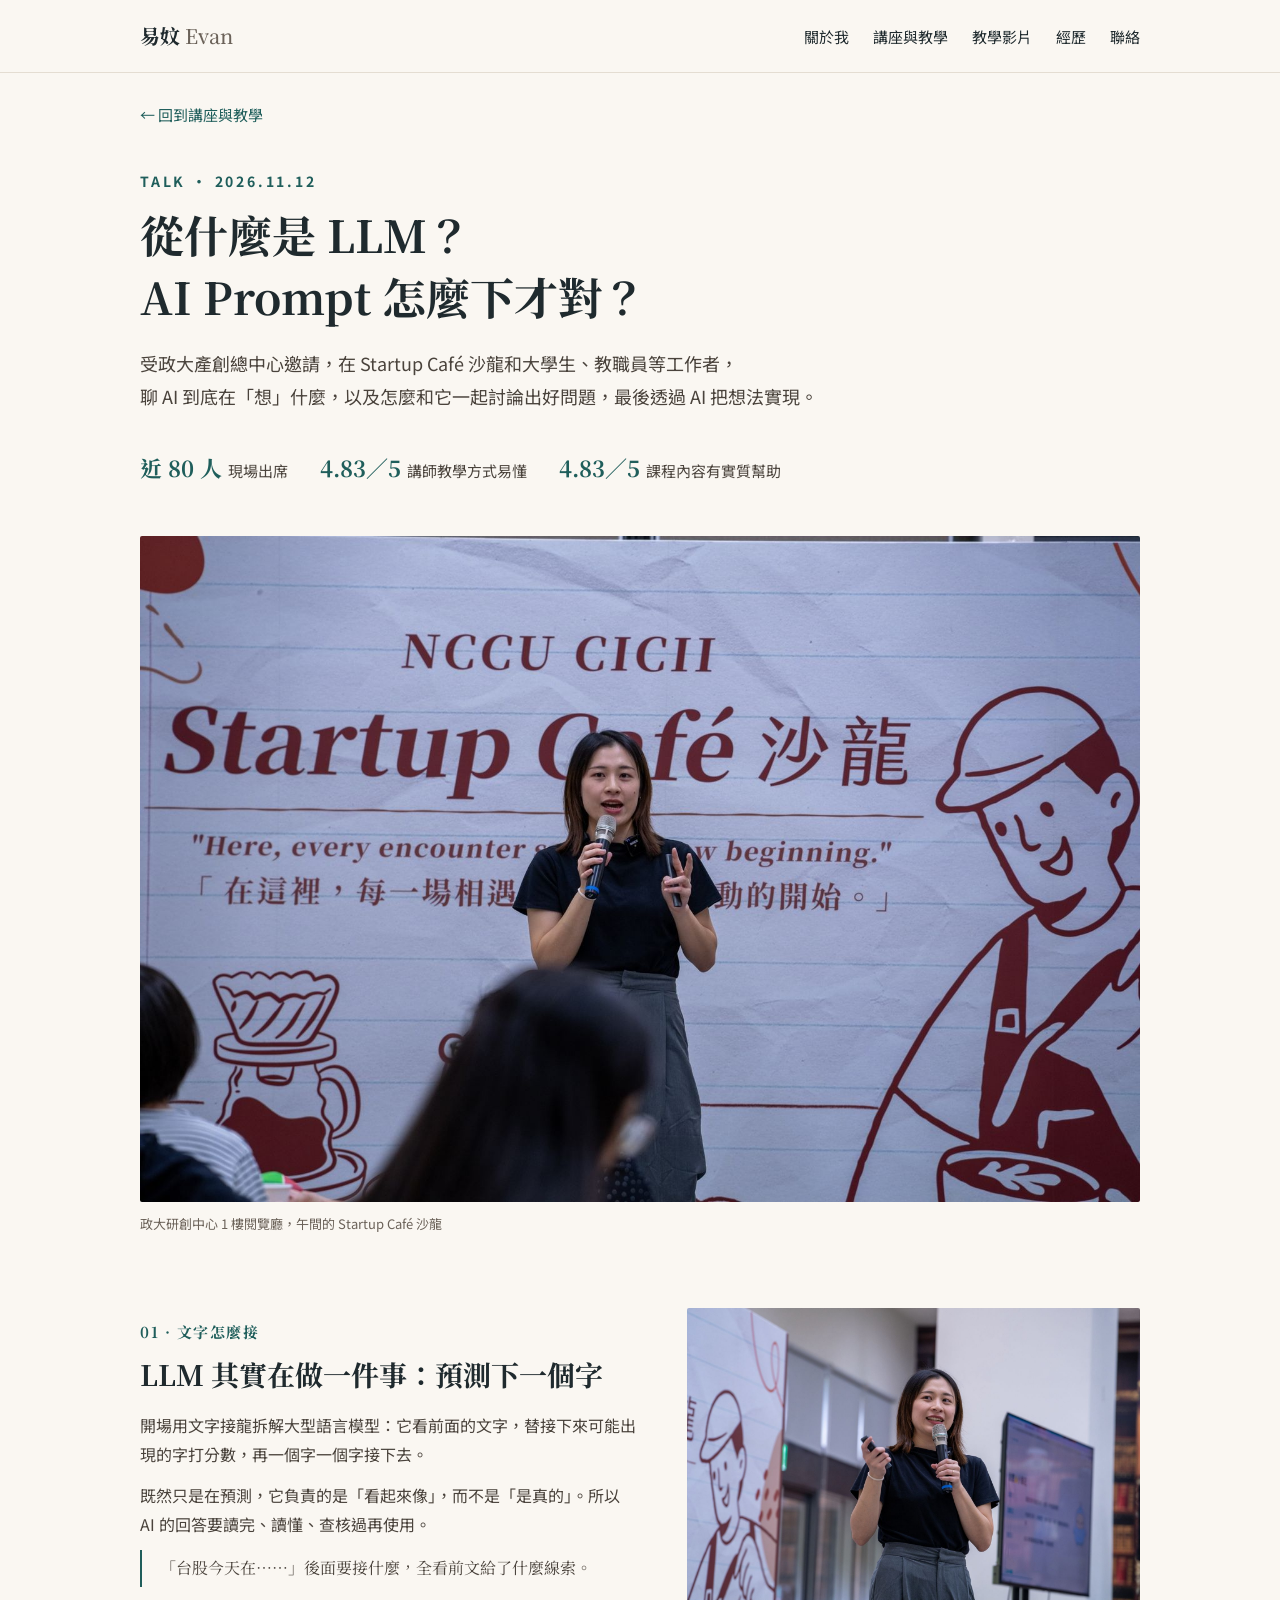
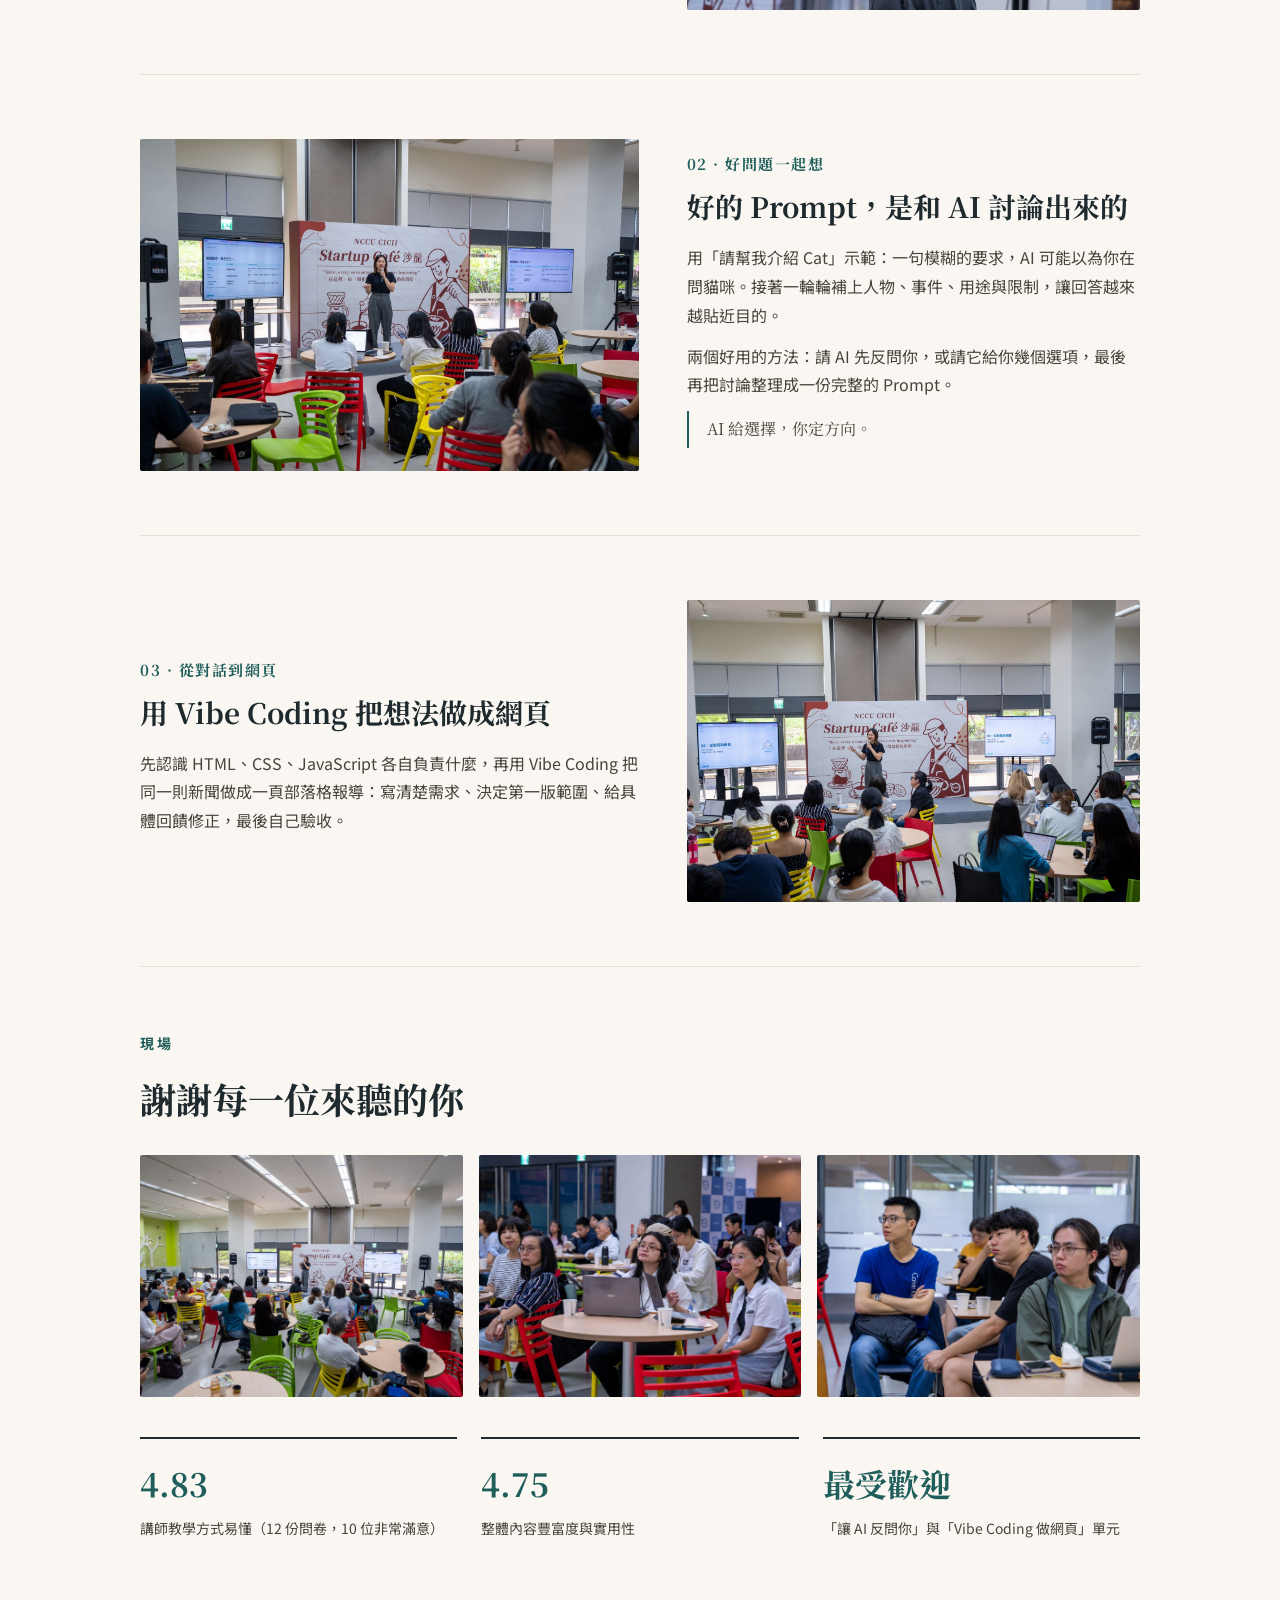
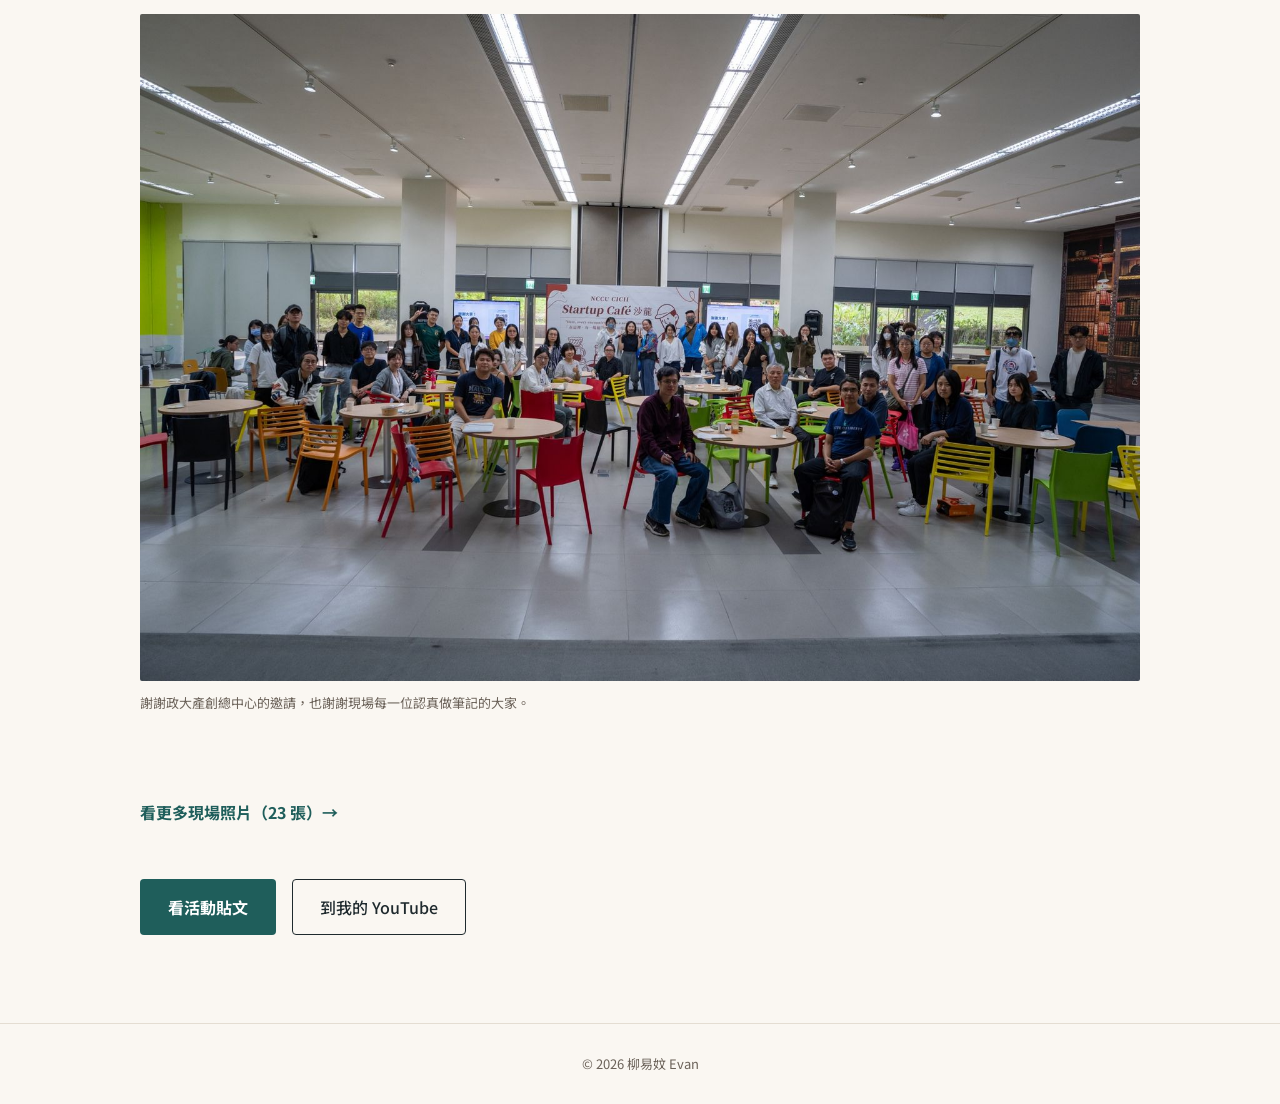
==== commit 80327a5f: "修正經歷用字、頭銜改為「呆一布 AI」營運、學歷對齊、講座頁引言 Co-Authored-By: Claude Opus 5.5 <noreply@anthropic.com> Claude-Sess" ====
--- a/talk.html
+++ b/talk.html
@@ -31,7 +31,7 @@
   <section class="page-head">
     <p class="eyebrow">TALK · 2026.11.12</p>
     <h1>從什麼是 LLM？<br>AI Prompt 怎麼下才對？</h1>
-    <p class="lead">受政大產創總中心邀請，在 Startup Café 沙龍和大學生、社會人士聊 AI 到底在「想」什麼，以及怎麼和它一起討論出好問題，最後把想法做成一個網頁。</p>
+    <p class="lead">受政大產創總中心邀請，在 Startup Café 沙龍和大學生、教職員等工作者，<br>聊 AI 到底在「想」什麼，以及怎麼和它一起討論出好問題，最後透過 AI 把想法實現。</p>
     <ul class="facts">
       <li><b>近 80 人</b>現場出席</li>
       <li><b>4.83／5</b>講師教學方式易懂</li>
--- a/style.css
+++ b/style.css
@@ -85,7 +85,9 @@
 .timeline h3+h3{margin-top:16px}
 .timeline ul{margin:0;padding-left:1.2em;color:var(--body)}
 .timeline ul li{margin:2px 0}
-.edu{margin:28px 0 0;color:var(--body)}
+.edu{display:flex;gap:1.5em;margin:28px 0 0;color:var(--body)}
+.edu b{flex:none;color:var(--ink)}
+.edu p{margin:0}
 
 /* contact */
 #contact .section{padding-top:88px;padding-bottom:88px}
@@ -96,6 +98,7 @@
 /* talk page */
 .back{display:inline-block;margin-top:28px;font-size:15px;text-decoration:none}
 .page-head{padding-top:40px;padding-bottom:48px}
+.page-head .lead{max-width:46em}
 .page-head h1{font-size:44px;line-height:1.4;margin-bottom:20px}
 .facts{display:flex;gap:32px;flex-wrap:wrap;margin:24px 0 0;padding:0;list-style:none;color:var(--body);font-size:15px}
 .facts b{font-family:var(--serif);font-size:22px;color:var(--accent);margin-right:6px}
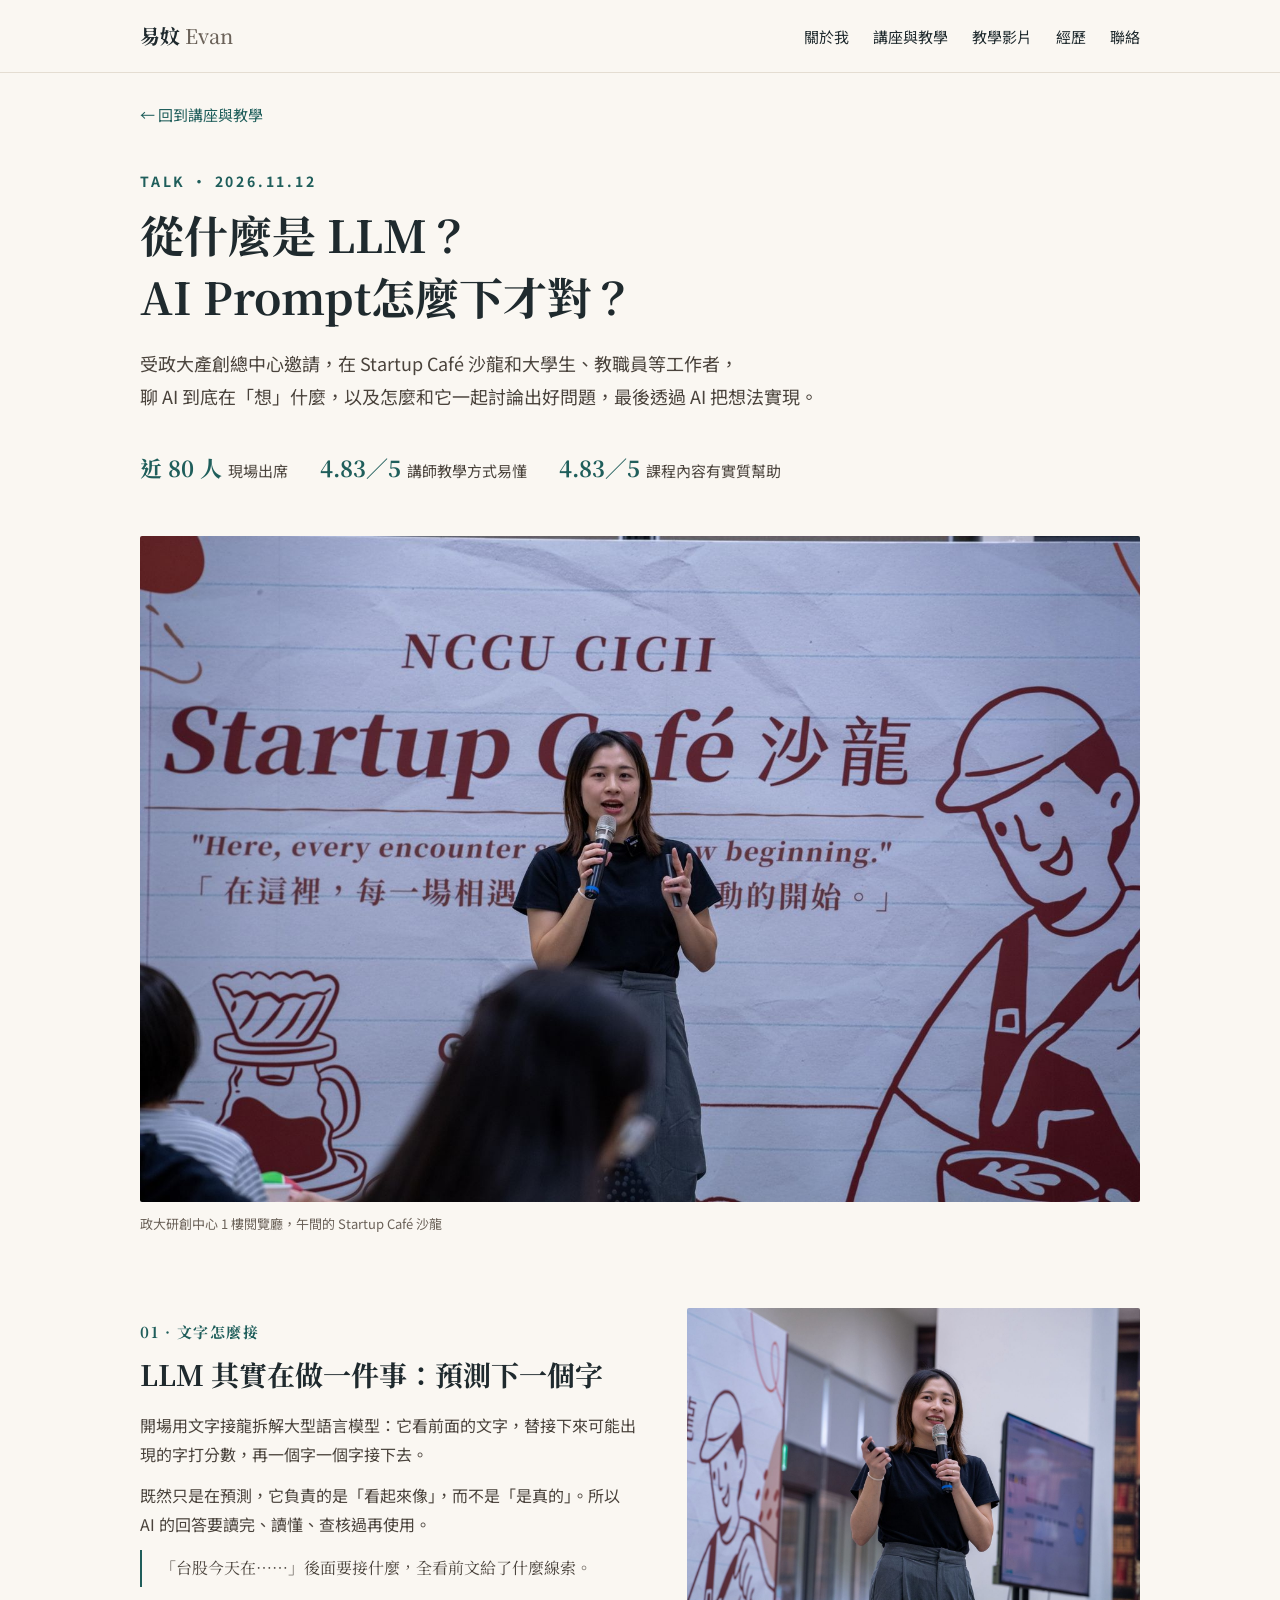
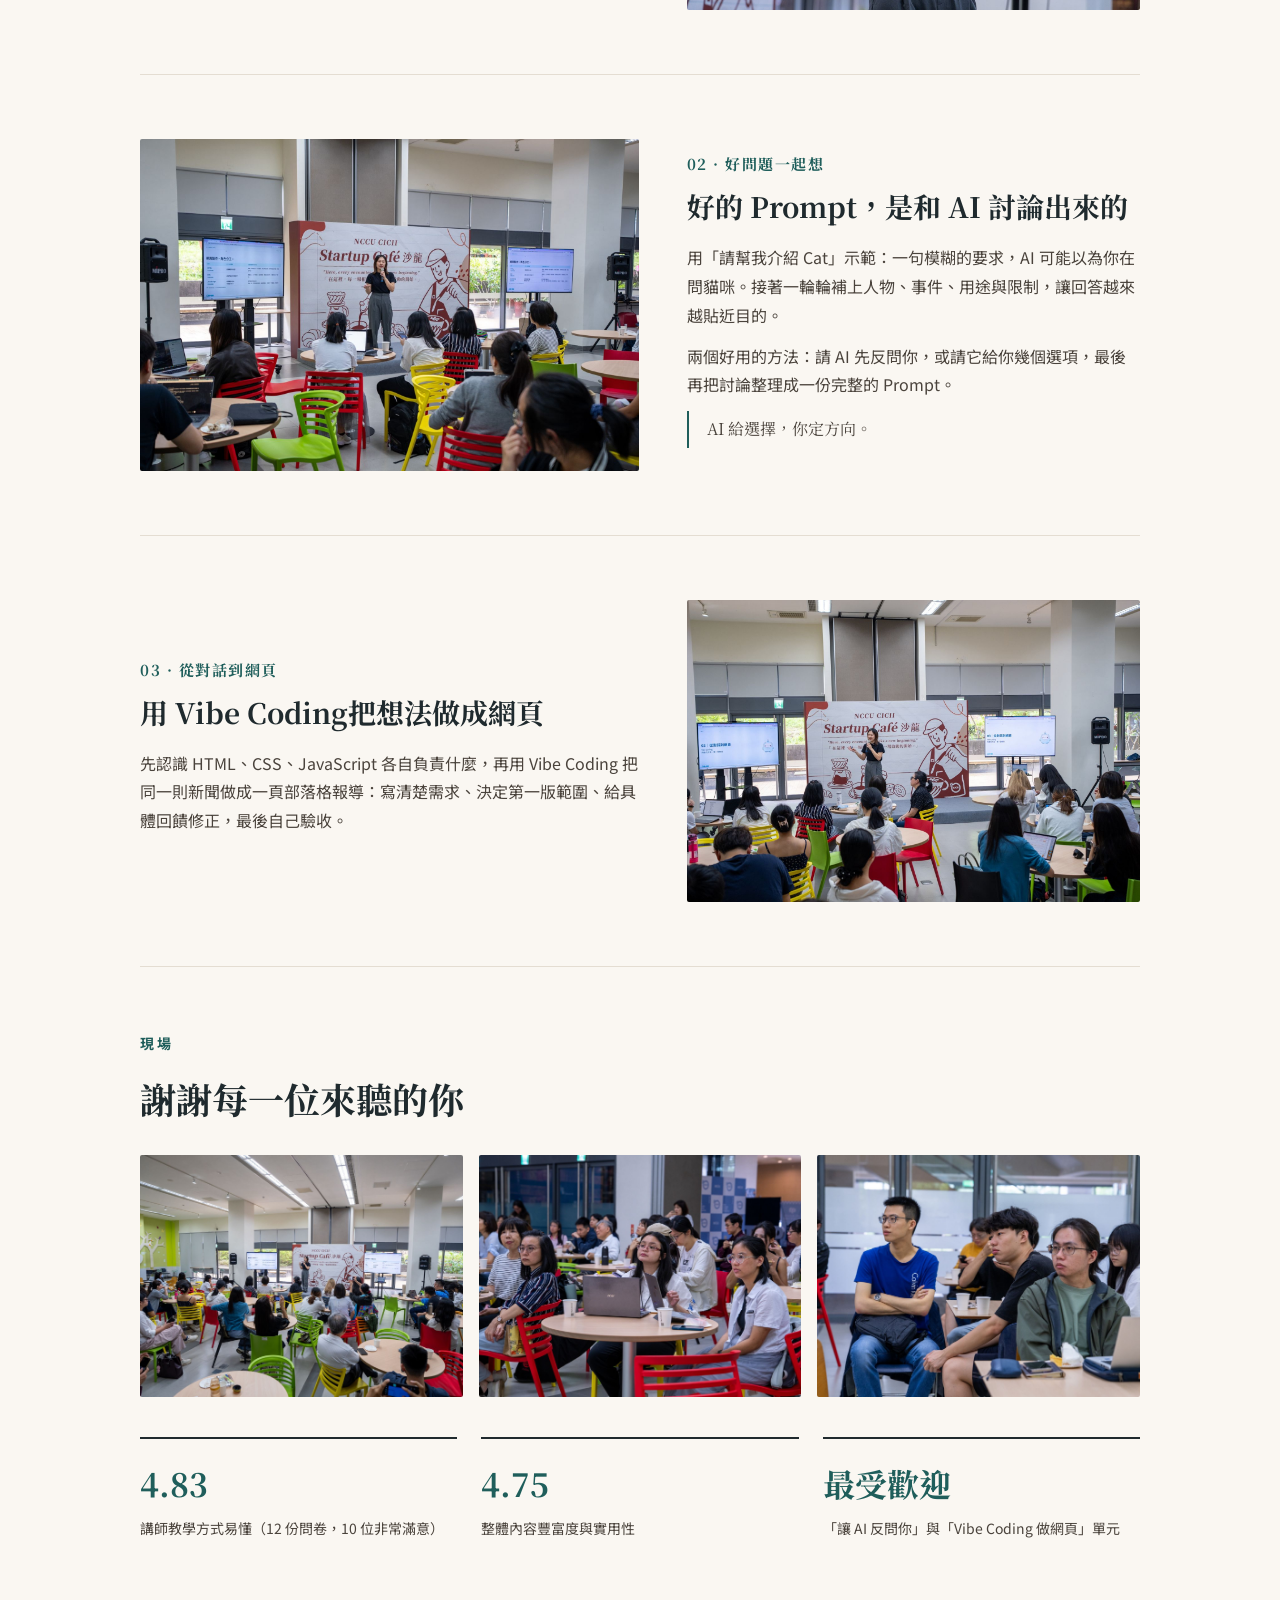
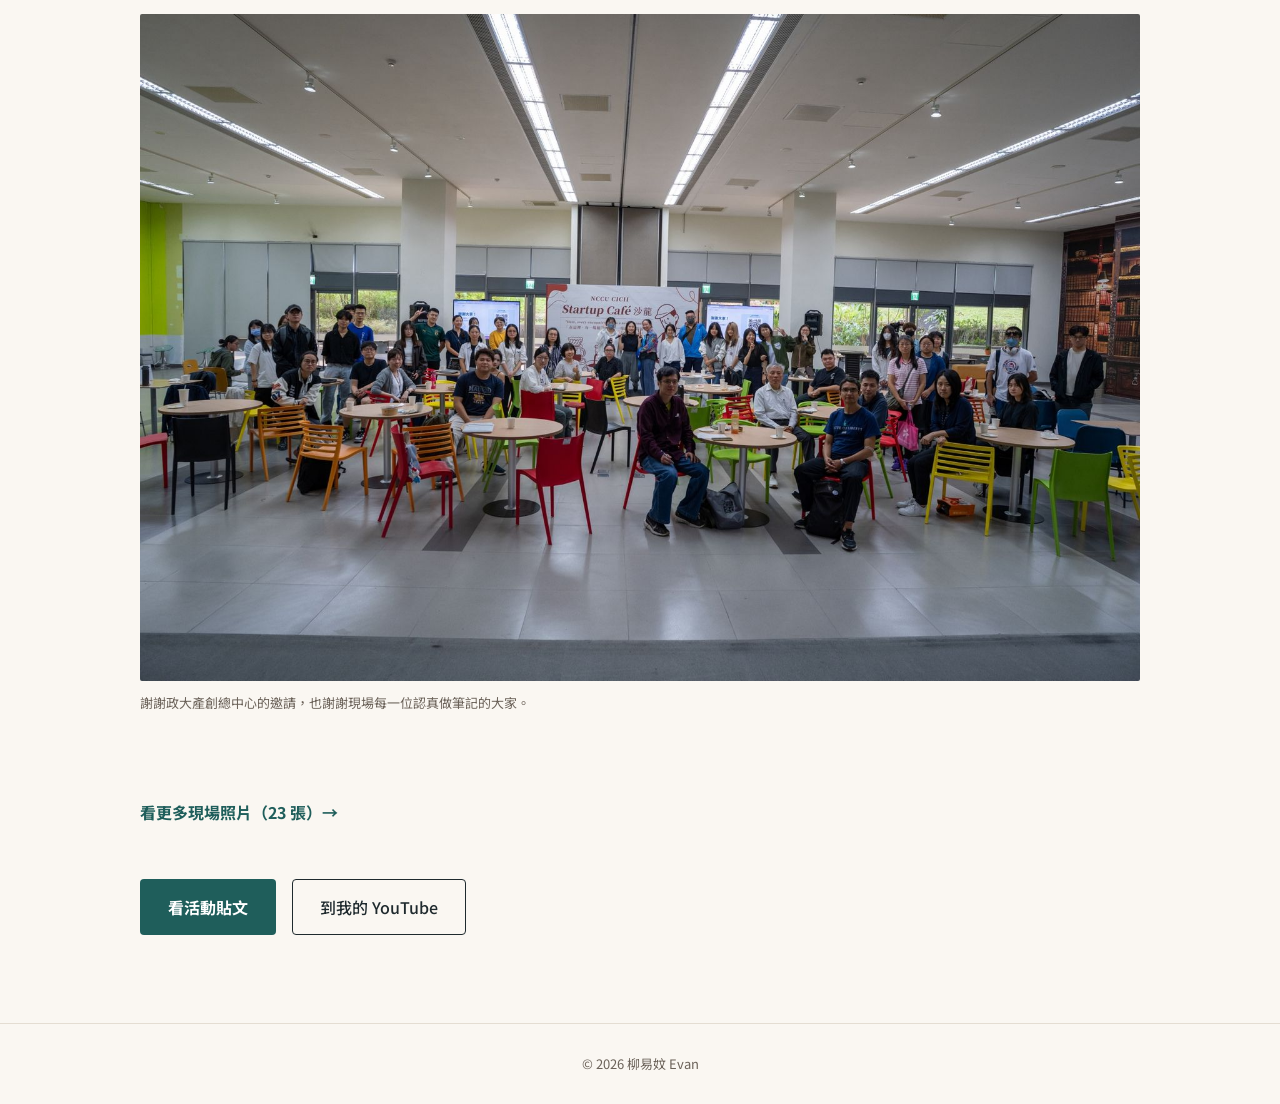
==== commit c4a2ebd4: "標題依語意分段換行，避免斷在詞中間 Co-Authored-By: Claude Opus 5.5 <noreply@anthropic.com> Claude-Session: https://cl" ====
--- a/talk.html
+++ b/talk.html
@@ -8,7 +8,7 @@
 <link rel="preconnect" href="https://fonts.googleapis.com">
 <link rel="preconnect" href="https://fonts.gstatic.com" crossorigin>
 <link href="https://fonts.googleapis.com/css2?family=Noto+Serif+TC:wght@500;700&family=Noto+Sans+TC:wght@400;500;700&display=swap" rel="stylesheet">
-<link rel="stylesheet" href="style.css">
+<link rel="stylesheet" href="style.css?v=4">
 </head>
 <body>
 
@@ -30,8 +30,8 @@
 
   <section class="page-head">
     <p class="eyebrow">TALK · 2026.11.12</p>
-    <h1>從什麼是 LLM？<br>AI Prompt 怎麼下才對？</h1>
-    <p class="lead">受政大產創總中心邀請，在 Startup Café 沙龍和大學生、教職員等工作者，<br>聊 AI 到底在「想」什麼，以及怎麼和它一起討論出好問題，最後透過 AI 把想法實現。</p>
+    <h1><span class="nw">從什麼是 LLM？</span><br><span class="nw">AI Prompt </span><span class="nw">怎麼下才對？</span></h1>
+    <p class="lead">受政大產創總中心邀請，在 <span class="nowrap">Startup Café</span> 沙龍和大學生、教職員等工作者，<br>聊 AI 到底在「想」什麼，以及怎麼和它一起討論出好問題，最後透過 AI 把想法實現。</p>
     <ul class="facts">
       <li><b>近 80 人</b>現場出席</li>
       <li><b>4.83／5</b>講師教學方式易懂</li>
@@ -41,14 +41,14 @@
 
   <figure class="cover">
     <img src="images/nccu-1112/1.jpg" alt="易妏在 Startup Café 沙龍背板前拿著麥克風演講" width="1600" height="1066">
-    <figcaption>政大研創中心 1 樓閱覽廳，午間的 Startup Café 沙龍</figcaption>
+    <figcaption>政大研創中心 1 樓閱覽廳，午間的 <span class="nowrap">Startup Café</span> 沙龍</figcaption>
   </figure>
 
   <section class="chapter">
     <figure><img src="images/nccu-1112/10.jpg" alt="易妏拿著麥克風微笑講解" width="1600" height="1066" loading="lazy"></figure>
     <div>
       <p class="no">01 · 文字怎麼接</p>
-      <h2>LLM 其實在做一件事：預測下一個字</h2>
+      <h2><span class="nw">LLM 其實在做一件事：</span><span class="nw">預測下一個字</span></h2>
       <p>開場用文字接龍拆解大型語言模型：它看前面的文字，替接下來可能出現的字打分數，再一個字一個字接下去。</p>
       <p>既然只是在預測，它負責的是「看起來像」，而不是「是真的」。所以 AI 的回答要讀完、讀懂、查核過再使用。</p>
       <p class="pull">「台股今天在……」後面要接什麼，全看前文給了什麼線索。</p>
@@ -59,7 +59,7 @@
     <figure><img src="images/nccu-1112/19.jpg" alt="易妏站在台上講解，兩側螢幕顯示 Prompt 範例" width="1600" height="1066" loading="lazy"></figure>
     <div>
       <p class="no">02 · 好問題一起想</p>
-      <h2>好的 Prompt，是和 AI 討論出來的</h2>
+      <h2><span class="nw">好的 Prompt，</span><span class="nw">是和 AI 討論出來的</span></h2>
       <p>用「請幫我介紹 Cat」示範：一句模糊的要求，AI 可能以為你在問貓咪。接著一輪輪補上人物、事件、用途與限制，讓回答越來越貼近目的。</p>
       <p>兩個好用的方法：請 AI 先反問你，或請它給你幾個選項，最後再把討論整理成一份完整的 Prompt。</p>
       <p class="pull">AI 給選擇，你定方向。</p>
@@ -70,7 +70,7 @@
     <figure><img src="images/nccu-1112/14.jpg" alt="講座全景，螢幕顯示「03 從對話到網頁」" width="1600" height="1066" loading="lazy"></figure>
     <div>
       <p class="no">03 · 從對話到網頁</p>
-      <h2>用 Vibe Coding 把想法做成網頁</h2>
+      <h2><span class="nw">用 Vibe Coding </span><span class="nw">把想法做成網頁</span></h2>
       <p>先認識 HTML、CSS、JavaScript 各自負責什麼，再用 Vibe Coding 把同一則新聞做成一頁部落格報導：寫清楚需求、決定第一版範圍、給具體回饋修正，最後自己驗收。</p>
     </div>
   </section>
--- a/style.css
+++ b/style.css
@@ -12,7 +12,11 @@
 }
 *{box-sizing:border-box}
 html{scroll-behavior:smooth}
-body{margin:0;background:var(--bg);color:var(--ink);font-family:"Noto Sans TC","PingFang TC",sans-serif;line-height:1.8;font-size:16px}
+body{margin:0;background:var(--bg);color:var(--ink);font-family:"Noto Sans TC","PingFang TC",sans-serif;line-height:1.8;font-size:16px;line-break:strict}
+p,li,figcaption{text-wrap:pretty}
+h1,h2,h3{text-wrap:balance}
+.nowrap{white-space:nowrap}
+h1 .nw,h2 .nw,h3 .nw{display:inline-block}
 img{max-width:100%;height:auto}
 a{color:var(--accent)}a:hover{color:var(--accent-dark)}
 h1,h2,h3{font-family:var(--serif);font-weight:700;margin:0}
@@ -144,6 +148,8 @@
   .timeline>li{grid-template-columns:1fr;gap:4px}
   .nav{gap:16px;font-size:14px}
   .page-head h1{font-size:32px}
+  .lead br,.talk h3 br{display:none}
+  .facts{gap:8px 24px}
   .trio{grid-template-columns:1fr}
   .gallery{grid-template-columns:repeat(2,minmax(0,1fr))}
 }
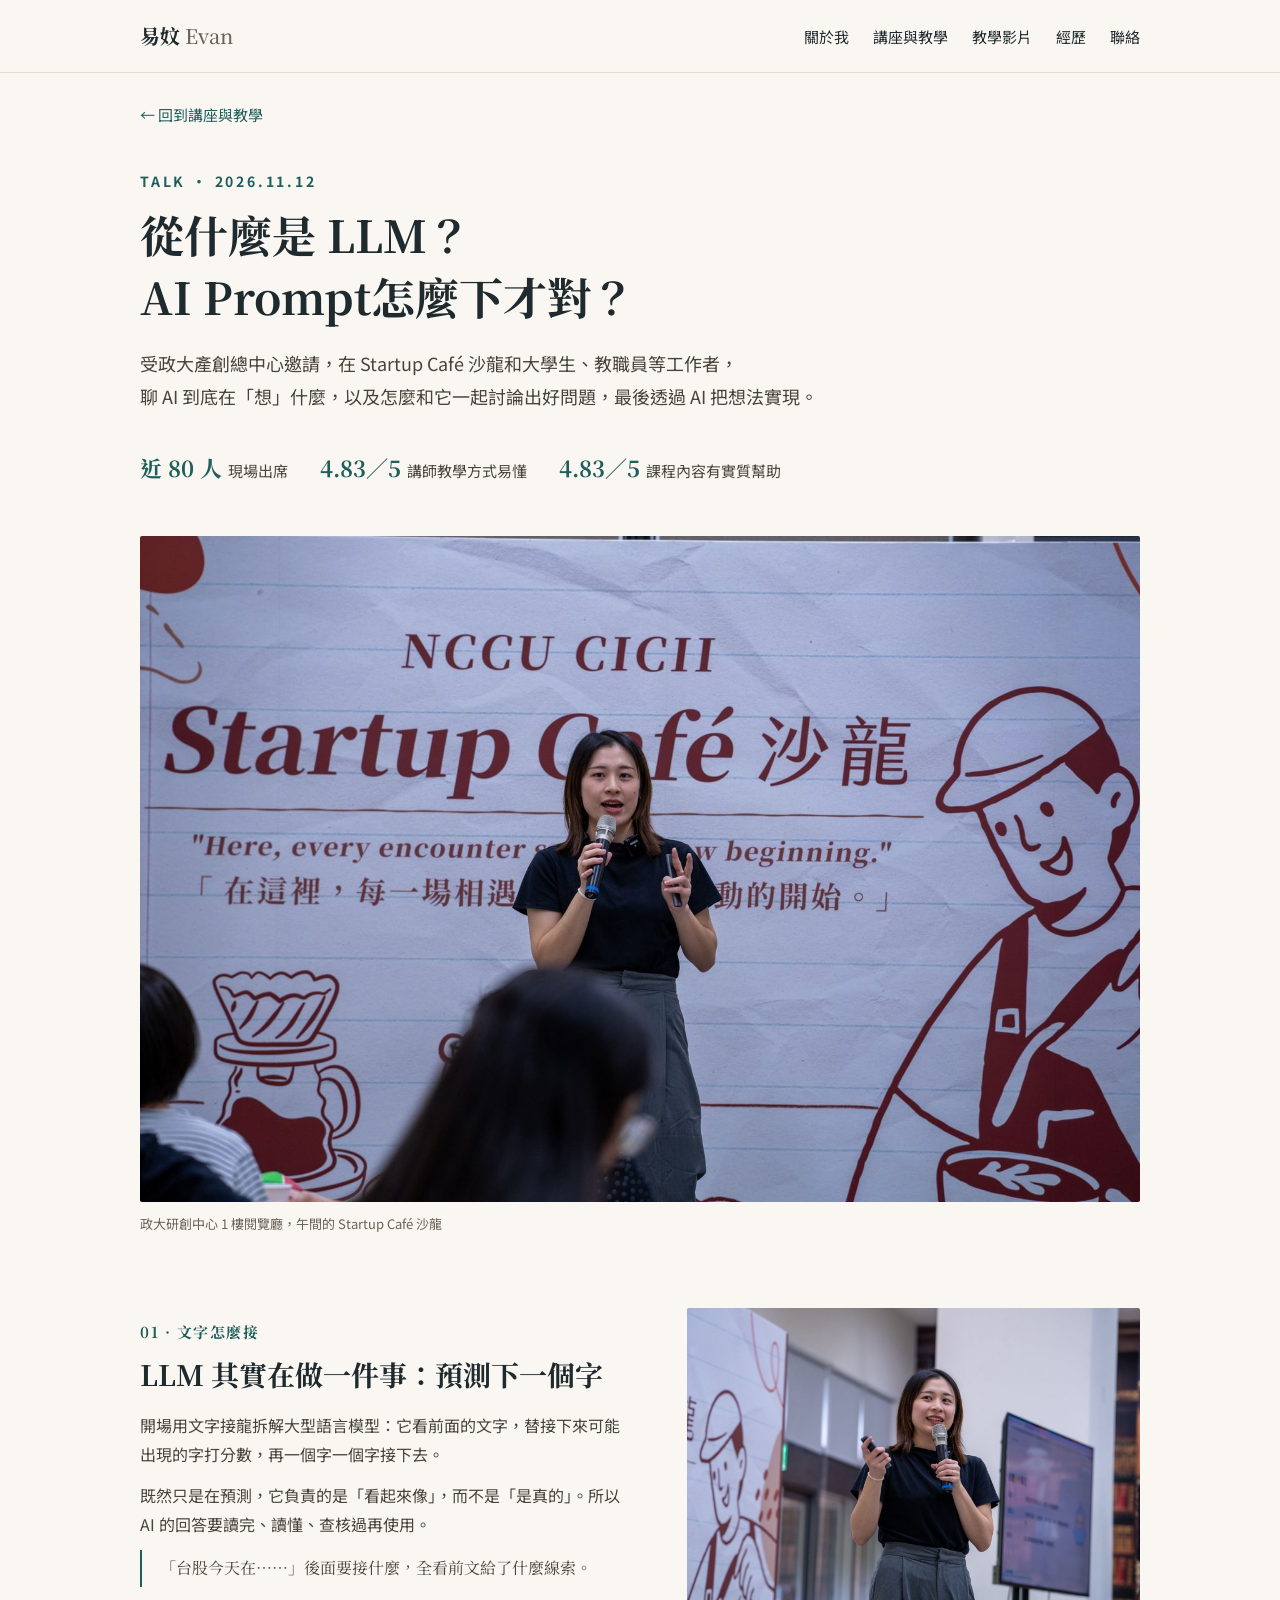
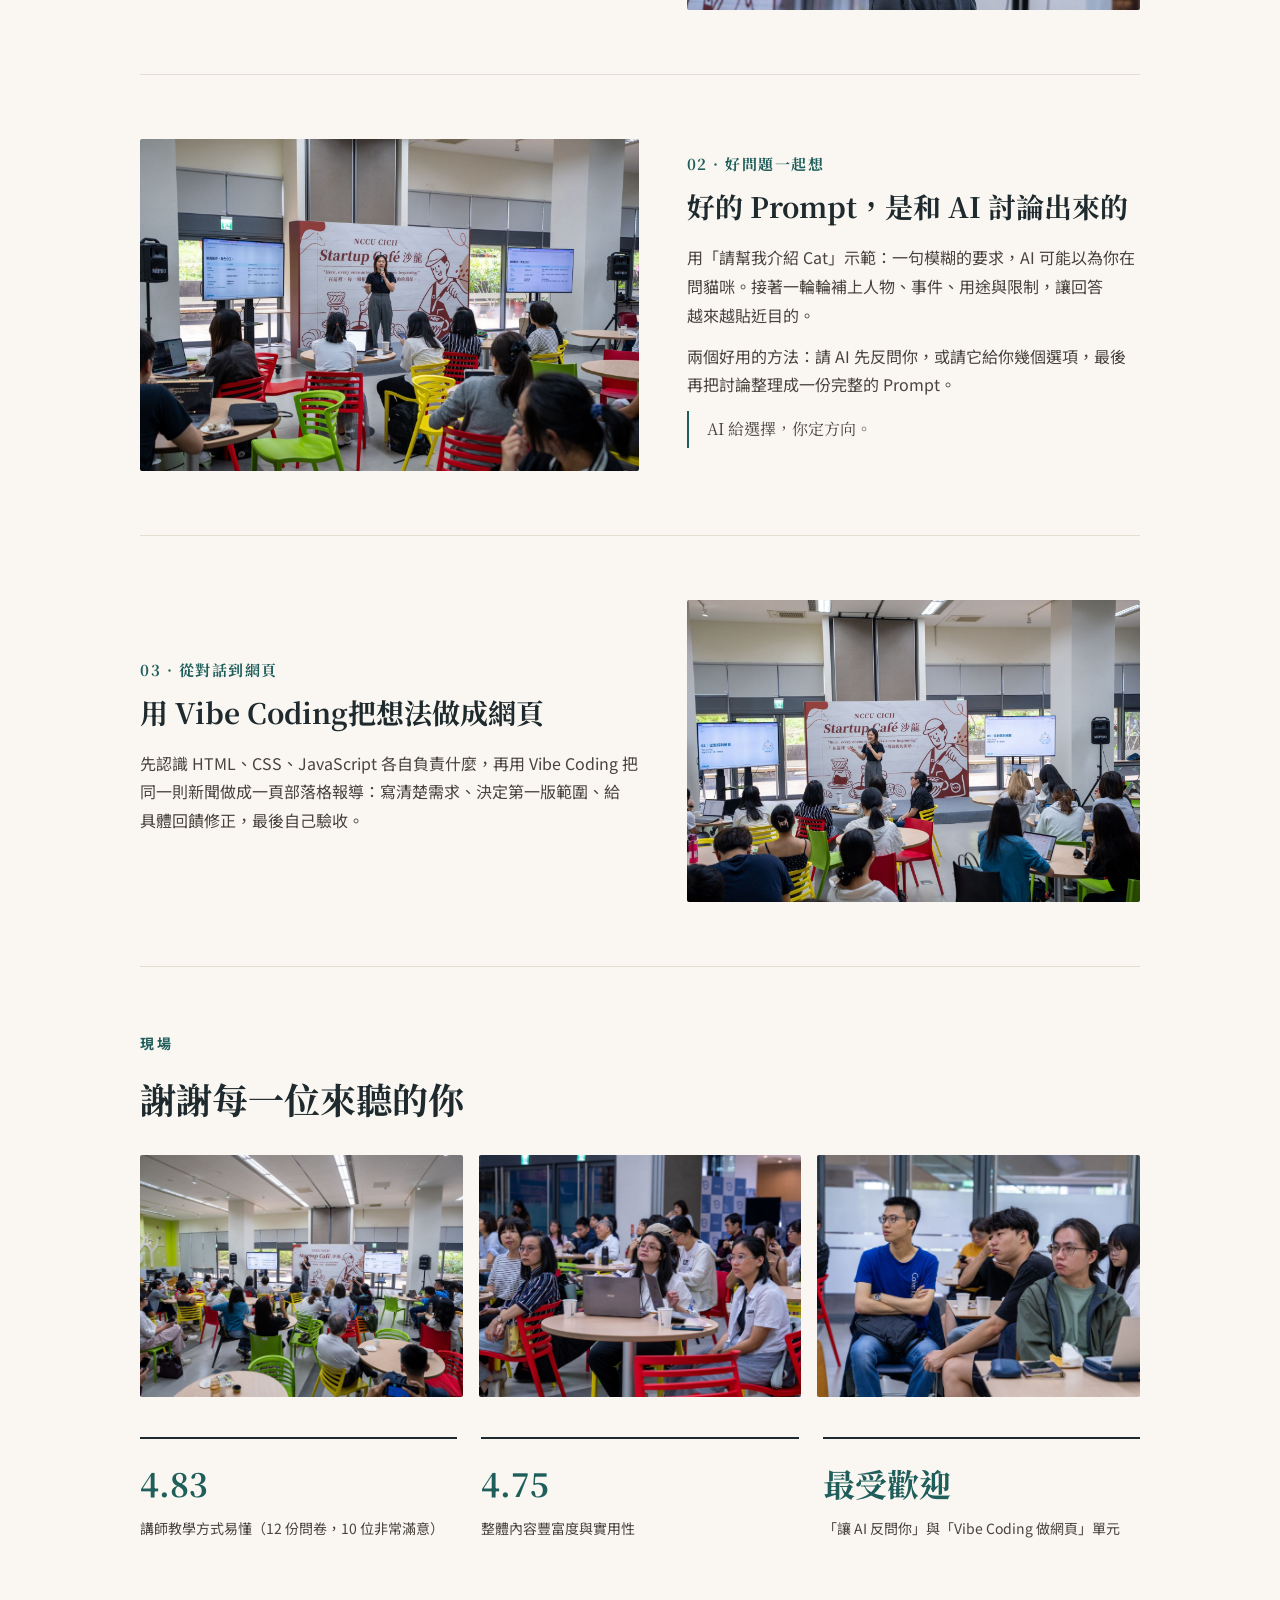
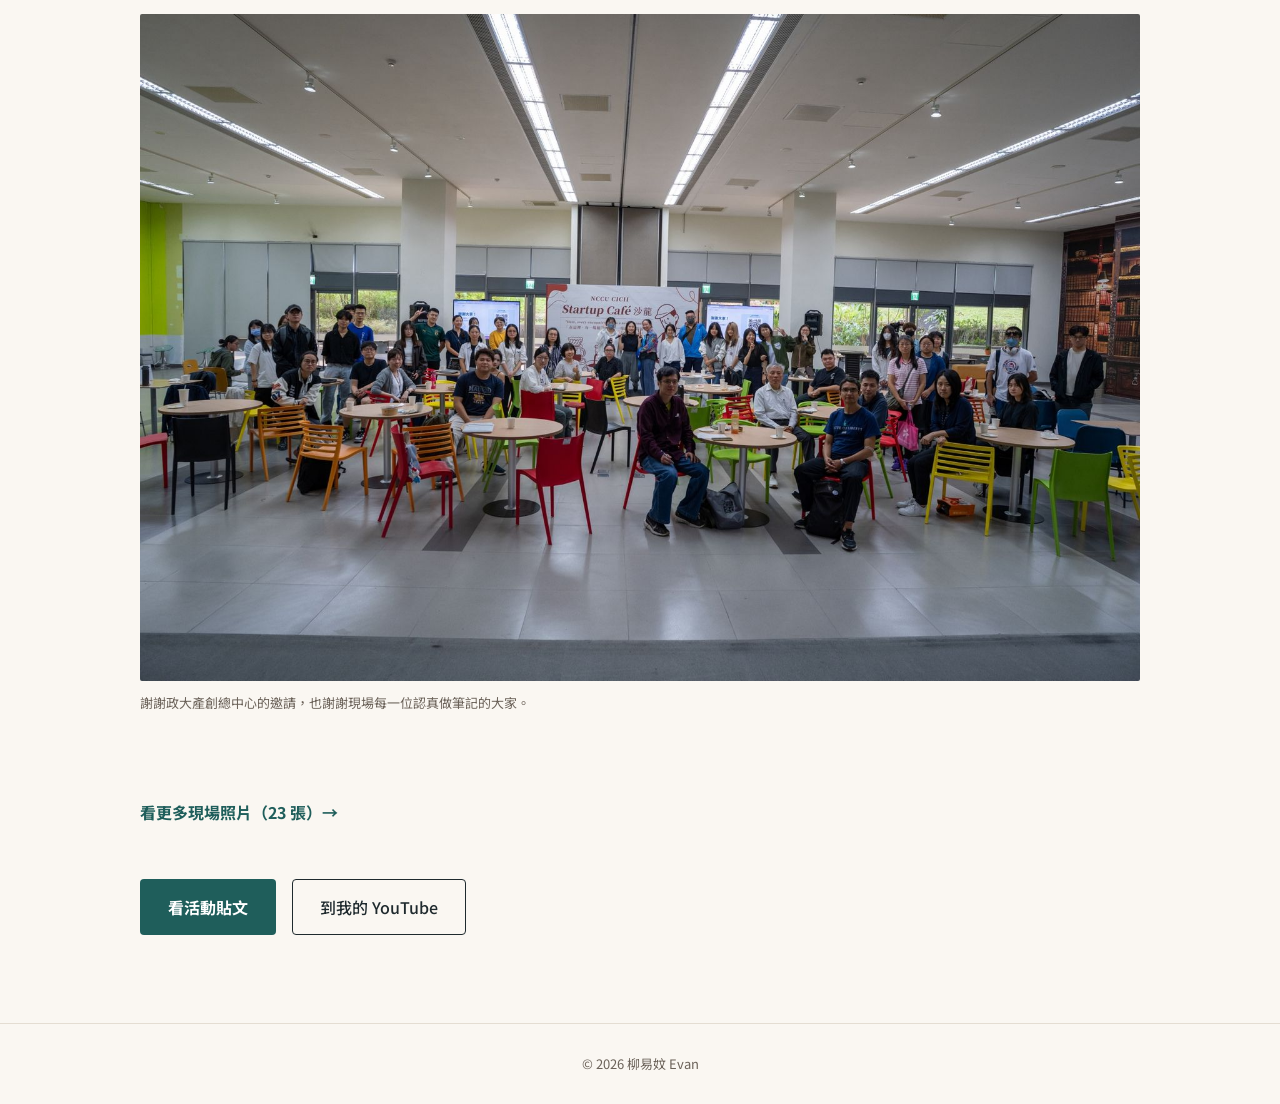
==== commit e13bb3a7: "內文依詞斷行，避免把詞拆到兩行 Co-Authored-By: Claude Opus 5.5 <noreply@anthropic.com> Claude-Session: https://clau" ====
--- a/talk.html
+++ b/talk.html
@@ -8,7 +8,7 @@
 <link rel="preconnect" href="https://fonts.googleapis.com">
 <link rel="preconnect" href="https://fonts.gstatic.com" crossorigin>
 <link href="https://fonts.googleapis.com/css2?family=Noto+Serif+TC:wght@500;700&family=Noto+Sans+TC:wght@400;500;700&display=swap" rel="stylesheet">
-<link rel="stylesheet" href="style.css?v=4">
+<link rel="stylesheet" href="style.css?v=5">
 </head>
 <body>
 
@@ -132,5 +132,6 @@
 </main>
 
 <footer class="site-foot">© 2026 柳易妏 Evan</footer>
+<script src="wrap.js?v=1" defer></script>
 </body>
 </html>
--- a/style.css
+++ b/style.css
@@ -17,6 +17,7 @@
 h1,h2,h3{text-wrap:balance}
 .nowrap{white-space:nowrap}
 h1 .nw,h2 .nw,h3 .nw{display:inline-block}
+.w{white-space:nowrap}
 img{max-width:100%;height:auto}
 a{color:var(--accent)}a:hover{color:var(--accent-dark)}
 h1,h2,h3{font-family:var(--serif);font-weight:700;margin:0}
